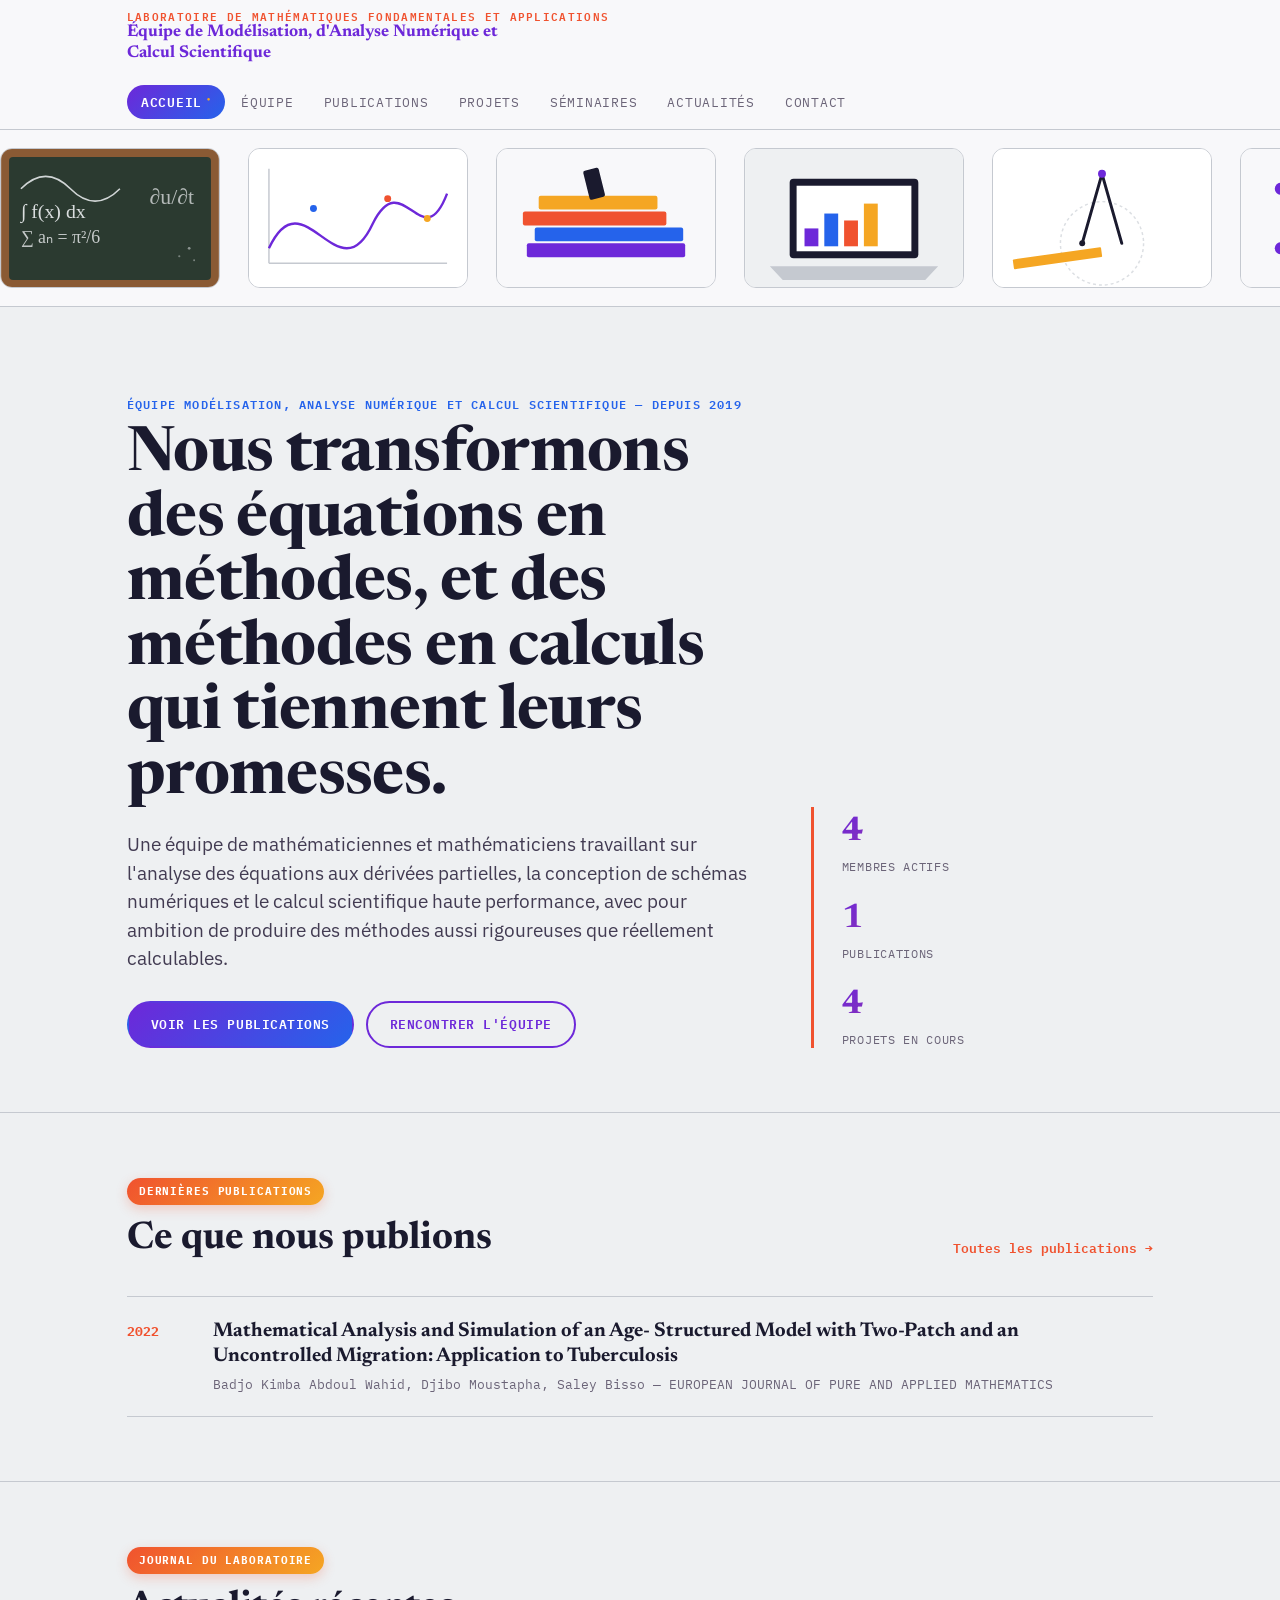
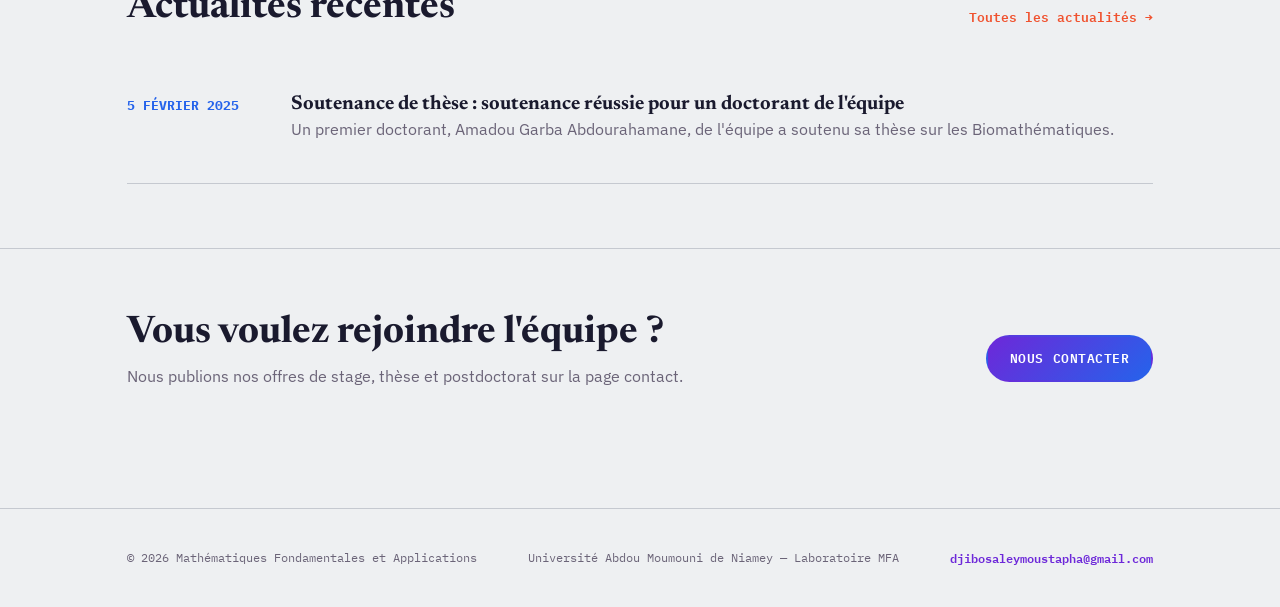
==== index.html @ e41075bf "Add files via upload" ====
<!DOCTYPE html>
<html lang="fr">
<head>
<meta charset="UTF-8" />
<meta name="viewport" content="width=device-width, initial-scale=1.0" />
<title>Mathématiques Fondamentales et Applications — Équipe MANCS</title>
<meta name="description" content="Équipe de recherche en modélisation, analyse numérique et calcul scientifique, Laboratoire de Mathématiques Fondamentales et Applications, Université Abdou Moumouni de Niamey." />
<link rel="canonical" href="https://mfa-ancs.netlify.app/" />

<!-- Favicon -->
<link rel="icon" type="image/svg+xml" href="/images/favicon.svg" />
<link rel="icon" type="image/x-icon" href="/images/favicon.ico" />
<link rel="apple-touch-icon" href="/images/apple-touch-icon.png" />

<!-- Open Graph / réseaux sociaux -->
<meta property="og:type" content="website" />
<meta property="og:locale" content="fr_FR" />
<meta property="og:site_name" content="Équipe MANCS — Mathématiques Fondamentales et Applications" />
<meta property="og:title" content="Mathématiques Fondamentales et Applications — Équipe MANCS" />
<meta property="og:description" content="Équipe de recherche en modélisation, analyse numérique et calcul scientifique, Laboratoire de Mathématiques Fondamentales et Applications, Université Abdou Moumouni de Niamey." />
<meta property="og:url" content="https://mfa-ancs.netlify.app/" />
<meta property="og:image" content="https://mfa-ancs.netlify.app/images/og-image.jpg" />
<meta property="og:image:width" content="1200" />
<meta property="og:image:height" content="630" />

<!-- Twitter Card -->
<meta name="twitter:card" content="summary_large_image" />
<meta name="twitter:title" content="Mathématiques Fondamentales et Applications — Équipe MANCS" />
<meta name="twitter:description" content="Équipe de recherche en modélisation, analyse numérique et calcul scientifique, Laboratoire de Mathématiques Fondamentales et Applications, Université Abdou Moumouni de Niamey." />
<meta name="twitter:image" content="https://mfa-ancs.netlify.app/images/og-image.jpg" />

<link rel="preconnect" href="https://fonts.googleapis.com">
<link href="https://fonts.googleapis.com/css2?family=Newsreader:ital,wght@0,500;0,600;1,500&family=IBM+Plex+Sans:wght@400;500;600&family=IBM+Plex+Mono:wght@400;500&display=swap" rel="stylesheet">
<link rel="stylesheet" href="css/style.css" />
</head>
<body>

<header class="site-header">
  <div class="wrap">
    <a href="index.html" class="brand">
      <span class="mark">Laboratoire de Mathématiques Fondamentales et Applications</span>
      <span class="name">Équipe de Modélisation, d'Analyse Numérique et Calcul Scientifique</span>
    </a>
    <nav class="primary-nav" aria-label="Navigation principale">
      <a href="index.html" aria-current="page">Accueil</a>
      <a href="equipe.html">Équipe</a>
      <a href="publications.html">Publications</a>
      <a href="projets.html">Projets</a>
      <a href="seminaires.html">Séminaires</a>
      <a href="actualites.html">Actualités</a>
      <a href="contact.html">Contact</a>
    </nav>
    <button class="nav-toggle" aria-label="Ouvrir le menu" aria-expanded="false">≡</button>
  </div>
</header>

<div class="marquee-strip" aria-hidden="true">
  <div class="marquee-track">
    <div class="marquee-card"><img src="images/illus-tableau.svg" alt="" /></div>
    <div class="marquee-card"><img src="images/illus-courbe.svg" alt="" /></div>
    <div class="marquee-card"><img src="images/illus-livres.svg" alt="" /></div>
    <div class="marquee-card"><img src="images/illus-ordinateur.svg" alt="" /></div>
    <div class="marquee-card"><img src="images/illus-compas.svg" alt="" /></div>
    <div class="marquee-card"><img src="images/illus-reseau.svg" alt="" /></div>
    <div class="marquee-card"><img src="images/illus-tableau.svg" alt="" /></div>
    <div class="marquee-card"><img src="images/illus-courbe.svg" alt="" /></div>
    <div class="marquee-card"><img src="images/illus-livres.svg" alt="" /></div>
    <div class="marquee-card"><img src="images/illus-ordinateur.svg" alt="" /></div>
    <div class="marquee-card"><img src="images/illus-compas.svg" alt="" /></div>
    <div class="marquee-card"><img src="images/illus-reseau.svg" alt="" /></div>
  </div>
</div>

<main>

  <section class="hero">
    <div class="wrap hero-grid">
      <div>
        <p class="eyebrow">Équipe Modélisation, Analyse Numérique et Calcul Scientifique — depuis 2019</p>
        <h1>Nous transformons des équations en méthodes, et des méthodes en calculs qui tiennent leurs promesses.</h1>
        <p class="lede" style="margin-top:20px">
          Une équipe de mathématiciennes et mathématiciens travaillant sur l'analyse des équations aux dérivées
          partielles, la conception de schémas numériques et le calcul scientifique haute performance, avec pour
          ambition de produire des méthodes aussi rigoureuses que réellement calculables.
        </p>
        <div style="margin-top:28px; display:flex; gap:12px; flex-wrap:wrap;">
          <a href="publications.html" class="btn primary">Voir les publications</a>
          <a href="equipe.html" class="btn">Rencontrer l'équipe</a>
        </div>
      </div>
      <div class="hero-side">
        <div class="hero-stat">
          <div class="value" id="stat-team-count">—</div>
          <div class="label">Membres actifs</div>
        </div>
        <div class="hero-stat">
          <div class="value" id="stat-pub-count">—</div>
          <div class="label">Publications</div>
        </div>
        <div class="hero-stat">
          <div class="value" id="stat-proj-count">—</div>
          <div class="label">Projets en cours</div>
        </div>
      </div>
    </div>
  </section>

  <section>
    <div class="wrap">
      <div class="section-head">
        <div>
          <span class="marginalia">Dernières publications</span>
          <h2 style="margin-top:14px">Ce que nous publions</h2>
        </div>
        <a href="publications.html" class="link-arrow">Toutes les publications →</a>
      </div>
      <div id="home-pub-preview" class="pub-list">
        <div class="empty-state">Chargement…</div>
      </div>
    </div>
  </section>

  <hr class="rule" />

  <section>
    <div class="wrap">
      <div class="section-head">
        <div>
          <span class="marginalia">Journal du laboratoire</span>
          <h2 style="margin-top:14px">Actualités récentes</h2>
        </div>
        <a href="actualites.html" class="link-arrow">Toutes les actualités →</a>
      </div>
      <div id="home-post-preview" class="post-list">
        <div class="empty-state">Chargement…</div>
      </div>
    </div>
  </section>

  <hr class="rule" />

  <section>
    <div class="wrap" style="display:flex; justify-content:space-between; align-items:center; flex-wrap:wrap; gap:20px;">
      <div>
        <h2>Vous voulez rejoindre l'équipe ?</h2>
        <p class="muted mt-0" style="margin-top:10px">Nous publions nos offres de stage, thèse et postdoctorat sur la page contact.</p>
      </div>
      <a href="contact.html" class="btn primary">Nous contacter</a>
    </div>
  </section>

</main>

<footer class="site-footer">
  <div class="wrap footer-grid">
    <span>© <span id="year"></span> Mathématiques Fondamentales et Applications</span>
    <span>Université Abdou Moumouni de Niamey — Laboratoire MFA</span>
    <a href="mailto:djibosaleymoustapha@gmail.com">djibosaleymoustapha@gmail.com</a>
  </div>
</footer>

<script src="js/main.js"></script>
<script>document.getElementById("year").textContent = new Date().getFullYear();</script>
<script data-goatcounter="https://dmoustpaha.goatcounter.com/count" async src="//gc.zgo.at/count.js"></script>
</body>
</html>
---- css/style.css ----
/* ============================================================
   TOKENS — palette dynamique et colorée
   ============================================================ */
:root {
  --ink: #1a1a2e;
  --paper: #eef0f2;
  --paper-raised: #f8f8fa;
  --rule: #dcdfe3;
  --rule-strong: #c5c9d0;

  --violet: #6d28d9;
  --violet-dim: #ede7fc;
  --blue: #2563eb;
  --blue-dim: #e2ecfe;
  --coral: #f0522f;
  --coral-dim: #fde3dc;
  --amber: #f5a623;
  --amber-dim: #fdf0d9;

  --accent-blue: var(--violet);
  --accent-blue-dim: var(--violet-dim);
  --accent-red: var(--coral);
  --accent-red-dim: var(--coral-dim);
  --muted: #6b6478;

  --font-display: "Newsreader", "Iowan Old Style", serif;
  --font-body: "IBM Plex Sans", -apple-system, sans-serif;
  --font-mono: "IBM Plex Mono", ui-monospace, monospace;

  --page-max: 1180px;
  --edge: 6vw;
}

* { box-sizing: border-box; }
html { scroll-behavior: smooth; }

body {
  margin: 0;
  background: var(--paper);
  color: var(--ink);
  font-family: var(--font-body);
  font-size: 16px;
  line-height: 1.5;
  -webkit-font-smoothing: antialiased;
}

img { max-width: 100%; display: block; }
a { color: inherit; }

a:focus-visible, button:focus-visible, input:focus-visible, textarea:focus-visible {
  outline: 2px solid var(--violet);
  outline-offset: 3px;
}

@media (prefers-reduced-motion: reduce) {
  * { animation: none !important; transition: none !important; scroll-behavior: auto !important; }
}

.wrap { max-width: var(--page-max); margin: 0 auto; padding: 0 var(--edge); }
.rule { border: none; border-top: 1px solid var(--rule-strong); margin: 0; }
section { padding: 64px 0; }
section.tight { padding: 40px 0; }

.site-header {
  background: var(--paper-raised);
  border-bottom: 1px solid var(--rule-strong);
  position: sticky;
  top: 0;
  z-index: 50;
}

.site-header .wrap { display: flex; align-items: center; justify-content: space-between; min-height: 76px; padding-top: 10px; padding-bottom: 10px; gap: 20px; flex-wrap: wrap; }

.brand { display: flex; flex-direction: column; line-height: 1.1; text-decoration: none; }

.brand .mark {
  font-family: var(--font-mono);
  font-size: 11px;
  letter-spacing: 0.12em;
  color: var(--coral);
  text-transform: uppercase;
  font-weight: 600;
}

.brand .name { font-family: var(--font-display); font-size: 17px; font-weight: 700; color: var(--violet); line-height: 1.25; max-width: 420px; }

nav.primary-nav { display: flex; gap: 2px; align-items: center; }

nav.primary-nav a {
  font-family: var(--font-mono);
  font-size: 12.5px;
  letter-spacing: 0.06em;
  text-transform: uppercase;
  text-decoration: none;
  color: var(--muted);
  padding: 8px 14px;
  border-radius: 20px;
  transition: color 0.15s ease, background 0.15s ease;
}

nav.primary-nav a:hover { color: var(--violet); background: var(--violet-dim); }
nav.primary-nav a[aria-current="page"] { color: #fff; font-weight: 600; background: linear-gradient(135deg, var(--violet), var(--blue)); }
nav.primary-nav a[aria-current="page"]::after { content: " \25CF"; color: var(--amber); font-size: 6px; vertical-align: super; }

.nav-toggle {
  display: none;
  background: none;
  border: 1px solid var(--rule-strong);
  border-radius: 8px;
  width: 40px;
  height: 40px;
  font-family: var(--font-mono);
  color: var(--violet);
}

@media (max-width: 860px) {
  nav.primary-nav {
    display: none;
    position: absolute;
    top: 76px;
    left: 0;
    right: 0;
    background: var(--paper-raised);
    border-bottom: 1px solid var(--rule-strong);
    flex-direction: column;
    align-items: stretch;
    padding: 8px var(--edge) 16px;
  }
  nav.primary-nav.open { display: flex; }
  nav.primary-nav a { padding: 12px 4px; border-bottom: 1px solid var(--rule); border-radius: 0; }
  nav.primary-nav a[aria-current="page"] { background: none; color: var(--violet); }
  .nav-toggle { display: block; }
}

.marginalia {
  display: inline-flex;
  align-items: center;
  gap: 6px;
  font-family: var(--font-mono);
  font-size: 11px;
  font-weight: 700;
  letter-spacing: 0.08em;
  text-transform: uppercase;
  color: #fff;
  padding: 5px 12px;
  border-radius: 20px;
  background: linear-gradient(135deg, var(--coral), var(--amber));
  box-shadow: 0 4px 12px rgba(240, 82, 47, 0.25);
}

.eyebrow {
  font-family: var(--font-mono);
  font-size: 12px;
  font-weight: 600;
  letter-spacing: 0.1em;
  text-transform: uppercase;
  color: var(--blue);
  margin: 0 0 10px;
}

h1, h2, h3 { font-family: var(--font-display); font-weight: 700; margin: 0; color: var(--ink); }
h1 { font-size: clamp(38px, 5vw, 62px); line-height: 1.04; letter-spacing: -0.01em; }
h2 { font-size: clamp(28px, 3.4vw, 38px); line-height: 1.1; }
h3 { font-size: 20px; line-height: 1.25; }

p { margin: 0 0 1em; color: var(--ink); }
p.lede { font-size: 19px; color: #423b52; max-width: 640px; }
.muted { color: var(--muted); }

.mono-tag { font-family: var(--font-mono); font-size: 11.5px; letter-spacing: 0.04em; color: var(--muted); }

.btn {
  display: inline-flex;
  align-items: center;
  gap: 8px;
  font-family: var(--font-mono);
  font-size: 13px;
  font-weight: 600;
  letter-spacing: 0.04em;
  text-transform: uppercase;
  text-decoration: none;
  padding: 12px 22px;
  border-radius: 30px;
  border: 2px solid var(--violet);
  color: var(--violet);
  background: transparent;
  cursor: pointer;
  transition: transform 0.15s ease, box-shadow 0.15s ease;
}
.btn:hover { transform: translateY(-2px); box-shadow: 0 6px 16px rgba(109,40,217,0.18); }

.btn.primary {
  background: linear-gradient(135deg, var(--violet), var(--blue));
  border-color: transparent;
  color: #fff;
}
.btn.primary:hover { box-shadow: 0 8px 20px rgba(37,99,235,0.3); }

.link-arrow {
  font-family: var(--font-mono);
  font-size: 13px;
  font-weight: 600;
  text-decoration: none;
  color: var(--coral);
  border-bottom: 2px solid transparent;
}
.link-arrow:hover { border-bottom-color: var(--coral); }

.hero {
  padding: 88px 0 64px;
  border-bottom: 1px solid var(--rule-strong);
  position: relative;
  overflow: hidden;
}
.hero-grid { display: grid; grid-template-columns: 1.3fr 0.7fr; gap: 48px; align-items: end; position: relative; z-index: 1; }
.hero-side {
  border-left: 3px solid var(--coral);
  padding-left: 28px;
  display: flex;
  flex-direction: column;
  gap: 18px;
}
.hero-stat .value {
  font-family: var(--font-display);
  font-size: 34px;
  font-weight: 700;
  background: linear-gradient(135deg, var(--violet), var(--coral));
  -webkit-background-clip: text;
  background-clip: text;
  color: transparent;
}
.hero-stat .label { font-family: var(--font-mono); font-size: 11.5px; color: var(--muted); text-transform: uppercase; letter-spacing: 0.06em; }

@media (max-width: 780px) {
  .hero-grid { grid-template-columns: 1fr; }
  .hero-side { border-left: none; border-top: 3px solid var(--coral); padding-left: 0; padding-top: 20px; flex-direction: row; flex-wrap: wrap; gap: 28px; }
}

.section-head { display: flex; justify-content: space-between; align-items: flex-end; gap: 24px; margin-bottom: 36px; flex-wrap: wrap; }

.grid { display: grid; gap: 16px; }
.grid.cols-3 { grid-template-columns: repeat(3, 1fr); }
.grid.cols-2 { grid-template-columns: repeat(2, 1fr); }
@media (max-width: 900px) { .grid.cols-3 { grid-template-columns: repeat(2, 1fr); } }
@media (max-width: 620px) { .grid.cols-3, .grid.cols-2 { grid-template-columns: 1fr; } }

.card {
  background: var(--paper-raised);
  border: 1px solid var(--rule);
  border-top: 4px solid var(--violet);
  border-radius: 14px;
  padding: 28px;
  display: flex;
  flex-direction: column;
  gap: 10px;
  transition: transform 0.15s ease, box-shadow 0.15s ease;
}
.card:hover { transform: translateY(-3px); box-shadow: 0 12px 24px rgba(26,26,46,0.08); }
.card:nth-of-type(4n+2) { border-top-color: var(--blue); }
.card:nth-of-type(4n+3) { border-top-color: var(--coral); }
.card:nth-of-type(4n+4) { border-top-color: var(--amber); }

.avatar {
  width: 56px;
  height: 56px;
  border-radius: 50%;
  background: linear-gradient(135deg, var(--violet-dim), var(--blue-dim));
  color: var(--violet);
  font-family: var(--font-display);
  font-weight: 700;
  font-size: 20px;
  display: flex;
  align-items: center;
  justify-content: center;
  margin-bottom: 6px;
}

.status-pill {
  align-self: flex-start;
  font-family: var(--font-mono);
  font-size: 10.5px;
  font-weight: 700;
  letter-spacing: 0.06em;
  text-transform: uppercase;
  padding: 4px 10px;
  border-radius: 20px;
  border: none;
  color: var(--muted);
  background: var(--rule);
}
.status-pill.active { color: #fff; background: linear-gradient(135deg, var(--blue), var(--violet)); }
.status-pill.done { color: var(--muted); background: var(--rule); }

.pub-list { border-top: 1px solid var(--rule-strong); }
.pub-item {
  display: grid;
  grid-template-columns: 64px 1fr auto;
  gap: 22px;
  padding: 22px 0;
  border-bottom: 1px solid var(--rule-strong);
  align-items: start;
}
.pub-item .idx { font-family: var(--font-mono); font-size: 13px; font-weight: 700; color: var(--coral); padding-top: 3px; }
.pub-item h3 { margin-bottom: 6px; }
.pub-item .meta { font-family: var(--font-mono); font-size: 12.5px; color: var(--muted); }
.pub-item .tags { margin-top: 8px; display: flex; gap: 6px; flex-wrap: wrap; }
.tag {
  font-family: var(--font-mono);
  font-size: 10.5px;
  font-weight: 600;
  letter-spacing: 0.05em;
  text-transform: uppercase;
  color: var(--violet);
  border: none;
  background: var(--violet-dim);
  padding: 3px 9px;
  border-radius: 20px;
}
@media (max-width: 620px) {
  .pub-item { grid-template-columns: 32px 1fr; }
  .pub-item .link-col { grid-column: 2; }
}

.post-list { display: flex; flex-direction: column; }
.post-item { display: grid; grid-template-columns: 140px 1fr; gap: 24px; padding: 26px 0; border-bottom: 1px solid var(--rule-strong); }
.post-item .date { font-family: var(--font-mono); font-size: 12.5px; font-weight: 700; color: var(--blue); text-transform: uppercase; padding-top: 4px; }
@media (max-width: 620px) { .post-item { grid-template-columns: 1fr; } .post-item .date { padding-top: 0; } }

.form-grid { display: grid; grid-template-columns: 1fr 1fr; gap: 20px; max-width: 720px; }
.form-grid .full { grid-column: 1 / -1; }
label { display: block; font-family: var(--font-mono); font-size: 11.5px; text-transform: uppercase; letter-spacing: 0.06em; color: var(--muted); margin-bottom: 6px; }
input, textarea, select {
  width: 100%;
  font-family: var(--font-body);
  font-size: 15px;
  padding: 11px 14px;
  border: 1px solid var(--rule-strong);
  border-radius: 10px;
  background: var(--paper-raised);
  color: var(--ink);
}
input:focus, textarea:focus, select:focus { border-color: var(--violet); }
textarea { resize: vertical; min-height: 130px; }
@media (max-width: 620px) { .form-grid { grid-template-columns: 1fr; } }

footer.site-footer { border-top: 1px solid var(--rule-strong); padding: 40px 0; margin-top: 40px; }
.footer-grid { display: flex; justify-content: space-between; flex-wrap: wrap; gap: 20px; font-family: var(--font-mono); font-size: 12px; color: var(--muted); }
.footer-grid a { color: var(--violet); text-decoration: none; font-weight: 600; }
.footer-grid a:hover { color: var(--coral); }

.empty-state { padding: 40px 0; color: var(--muted); font-family: var(--font-mono); font-size: 13px; }

.mt-0 { margin-top: 0; }
.center-note { text-align: center; padding: 60px 0; color: var(--muted); }

.marquee-strip {
  overflow: hidden;
  background: var(--paper-raised);
  border-bottom: 1px solid var(--rule-strong);
  padding: 18px 0;
}

.marquee-track {
  display: flex;
  gap: 28px;
  width: max-content;
  animation: marqueeScroll 38s linear infinite;
}

.marquee-strip:hover .marquee-track { animation-play-state: paused; }

.marquee-card {
  flex: 0 0 auto;
  width: 220px;
  height: 140px;
  border-radius: 12px;
  overflow: hidden;
  border: 1px solid var(--rule-strong);
  background: #fff;
}
.marquee-card img { width: 100%; height: 100%; object-fit: cover; display: block; }

@keyframes marqueeScroll {
  from { transform: translateX(0); }
  to   { transform: translateX(-50%); }
}

@media (prefers-reduced-motion: reduce) {
  .marquee-track { animation: none; }
}
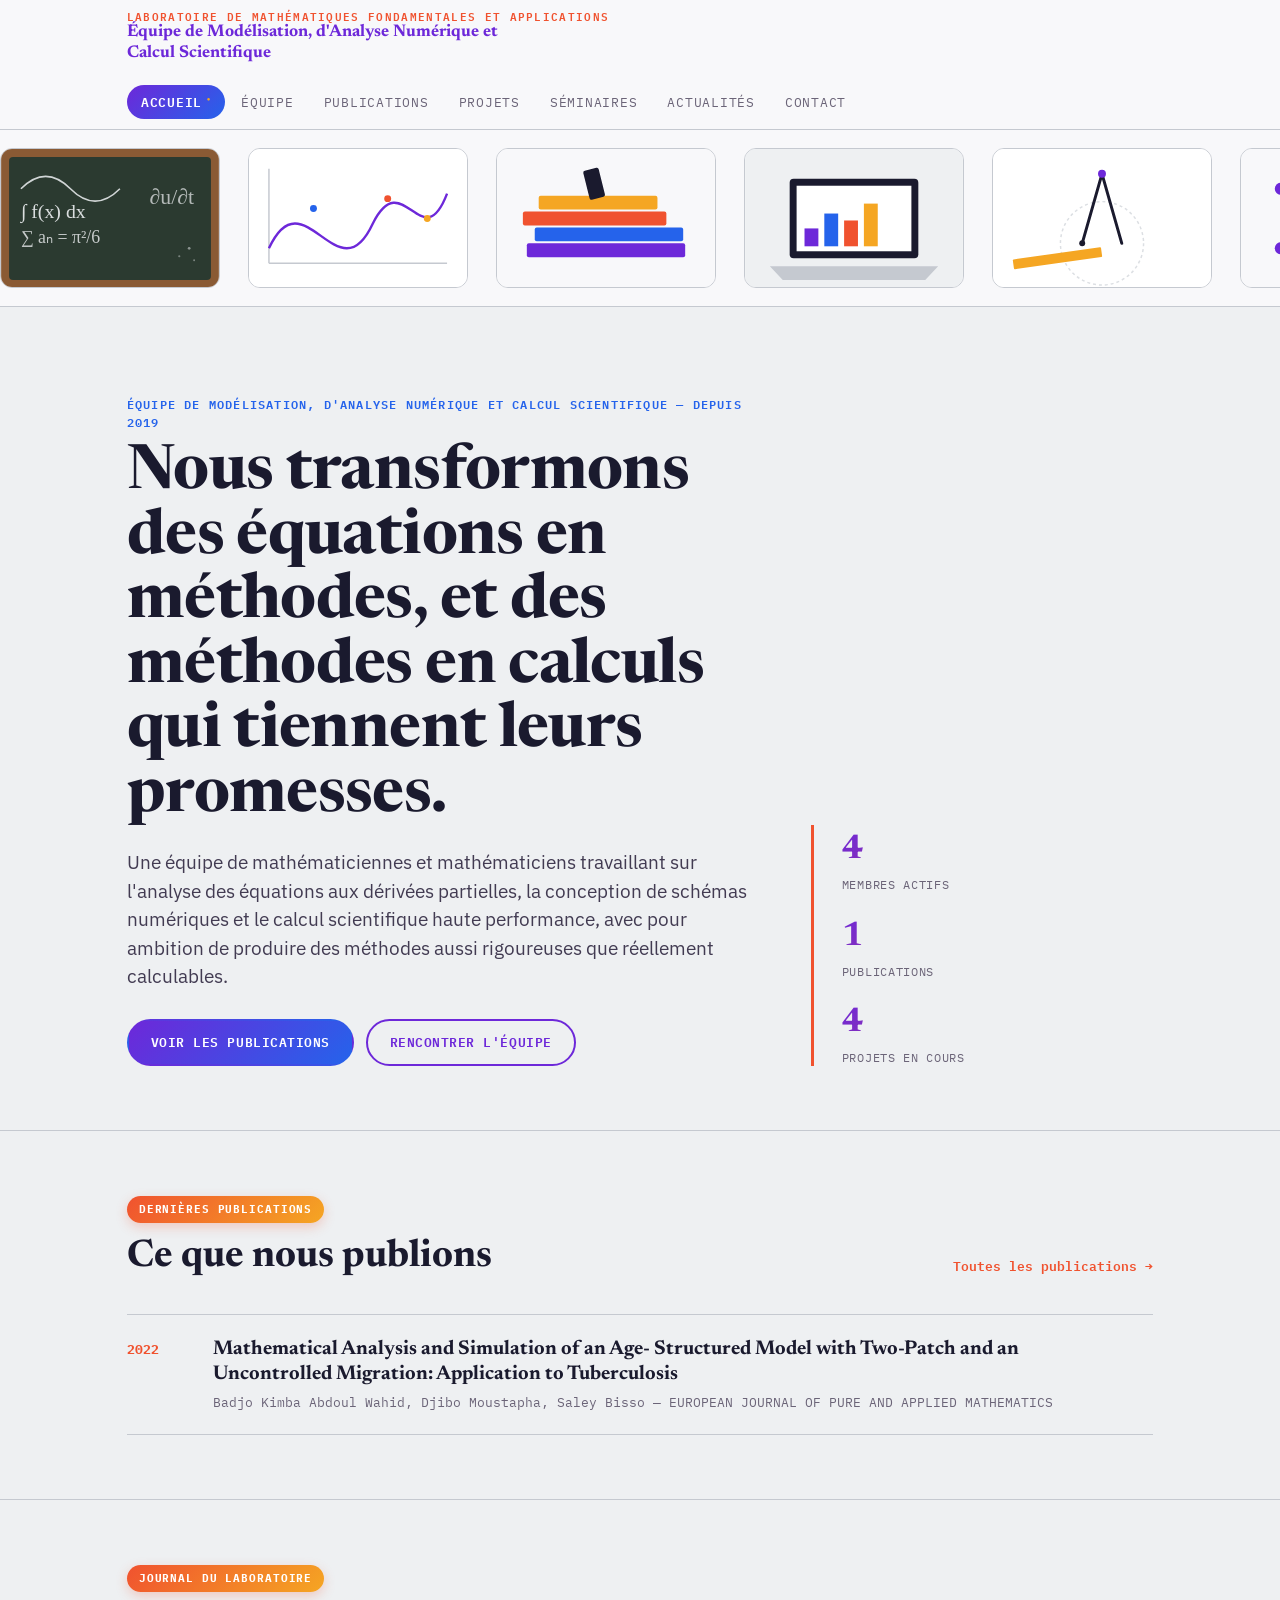
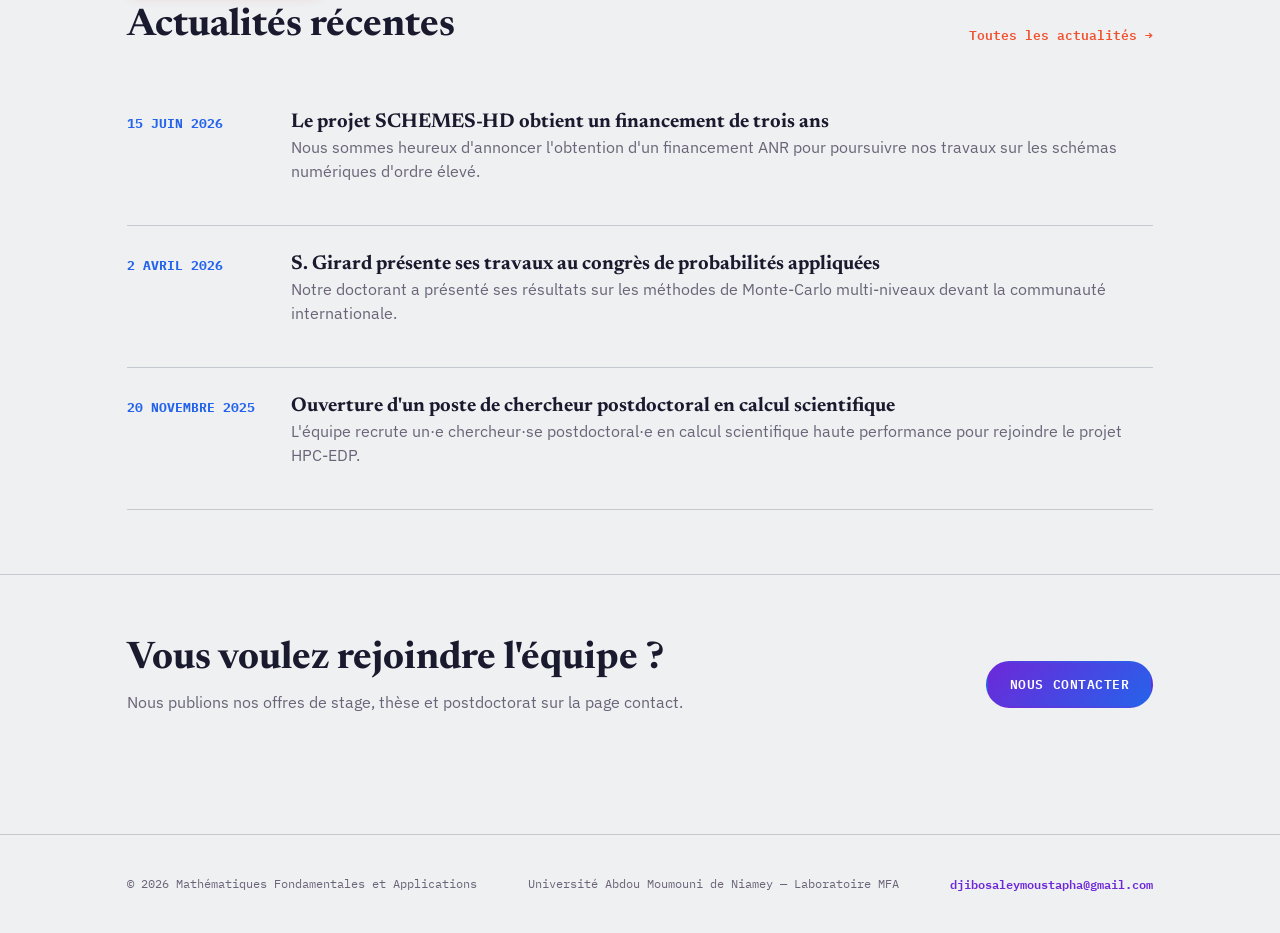
==== commit 19a7a78f: "Add files via upload" ====
--- a/index.html
+++ b/index.html
@@ -76,7 +76,7 @@
   <section class="hero">
     <div class="wrap hero-grid">
       <div>
-        <p class="eyebrow">Équipe Modélisation, Analyse Numérique et Calcul Scientifique — depuis 2019</p>
+        <p class="eyebrow">Équipe de Modélisation, d'Analyse Numérique et Calcul Scientifique — depuis 2019</p>
         <h1>Nous transformons des équations en méthodes, et des méthodes en calculs qui tiennent leurs promesses.</h1>
         <p class="lede" style="margin-top:20px">
           Une équipe de mathématiciennes et mathématiciens travaillant sur l'analyse des équations aux dérivées
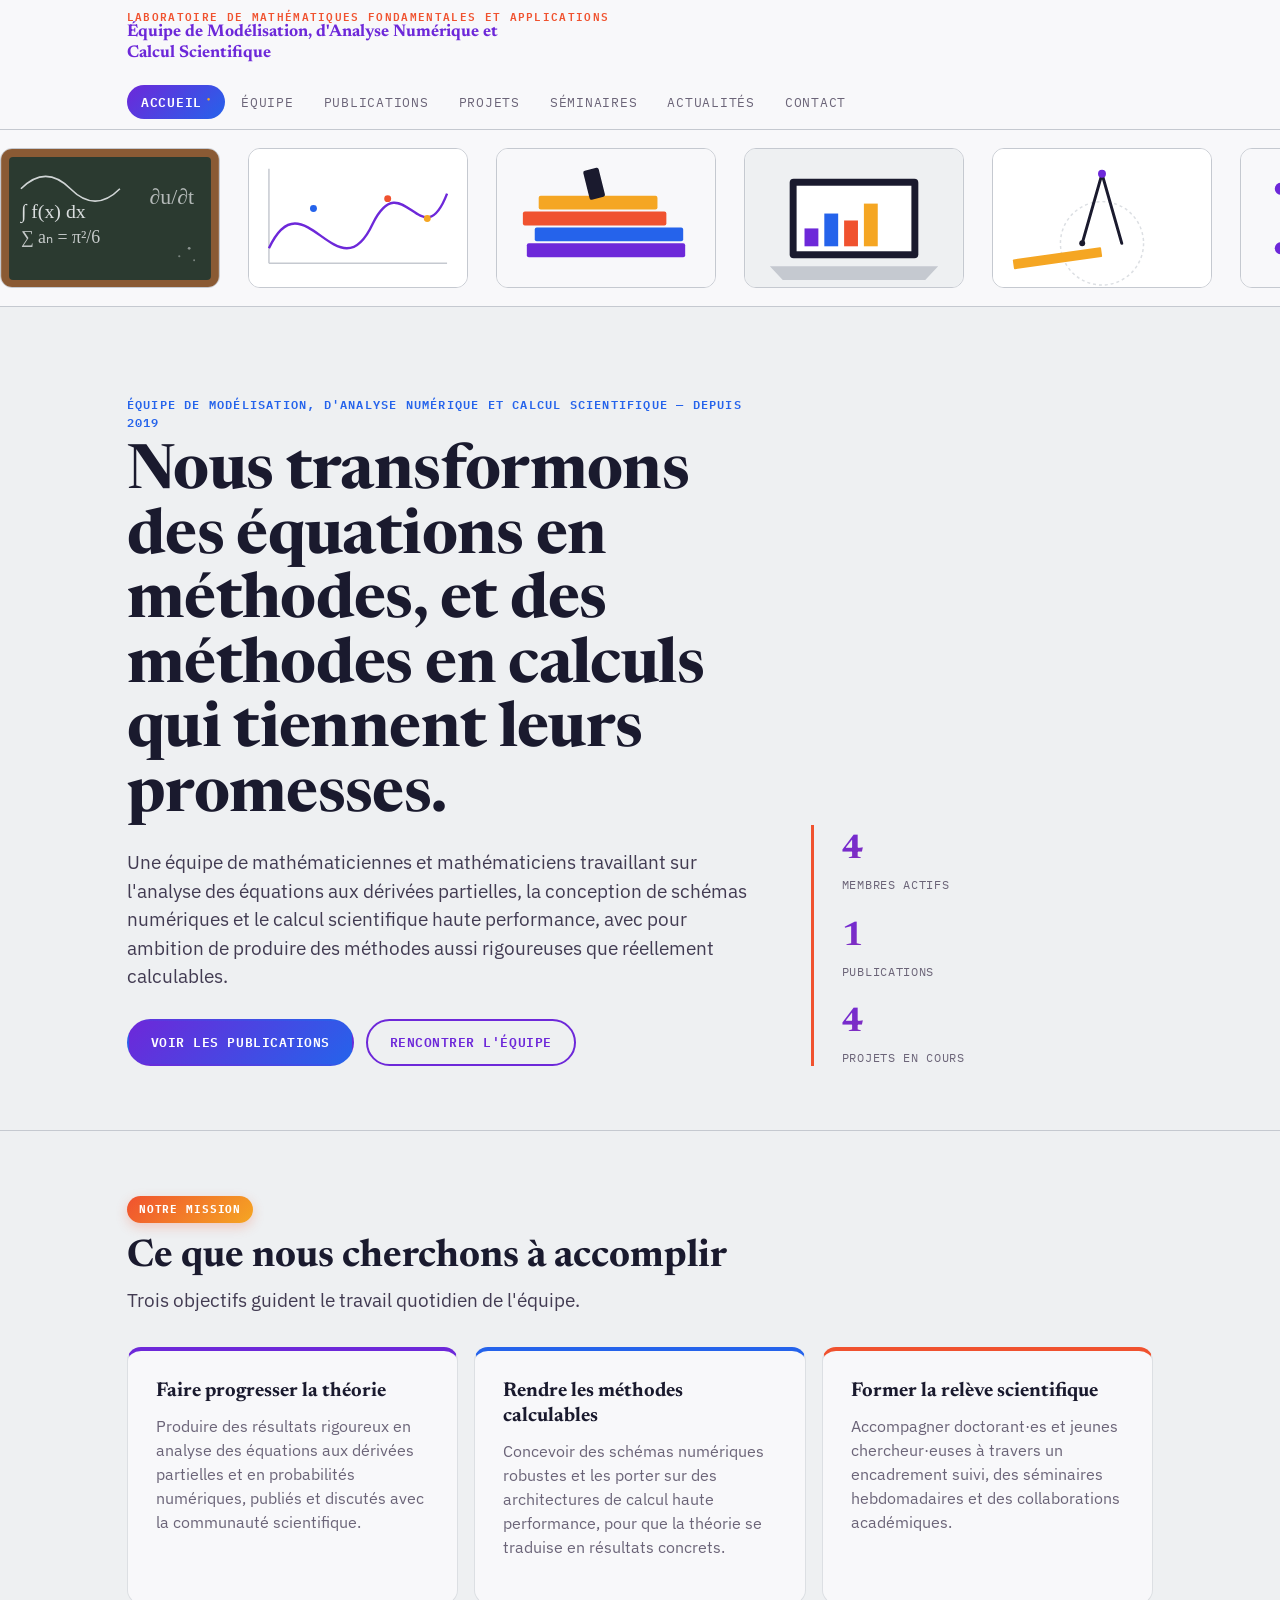
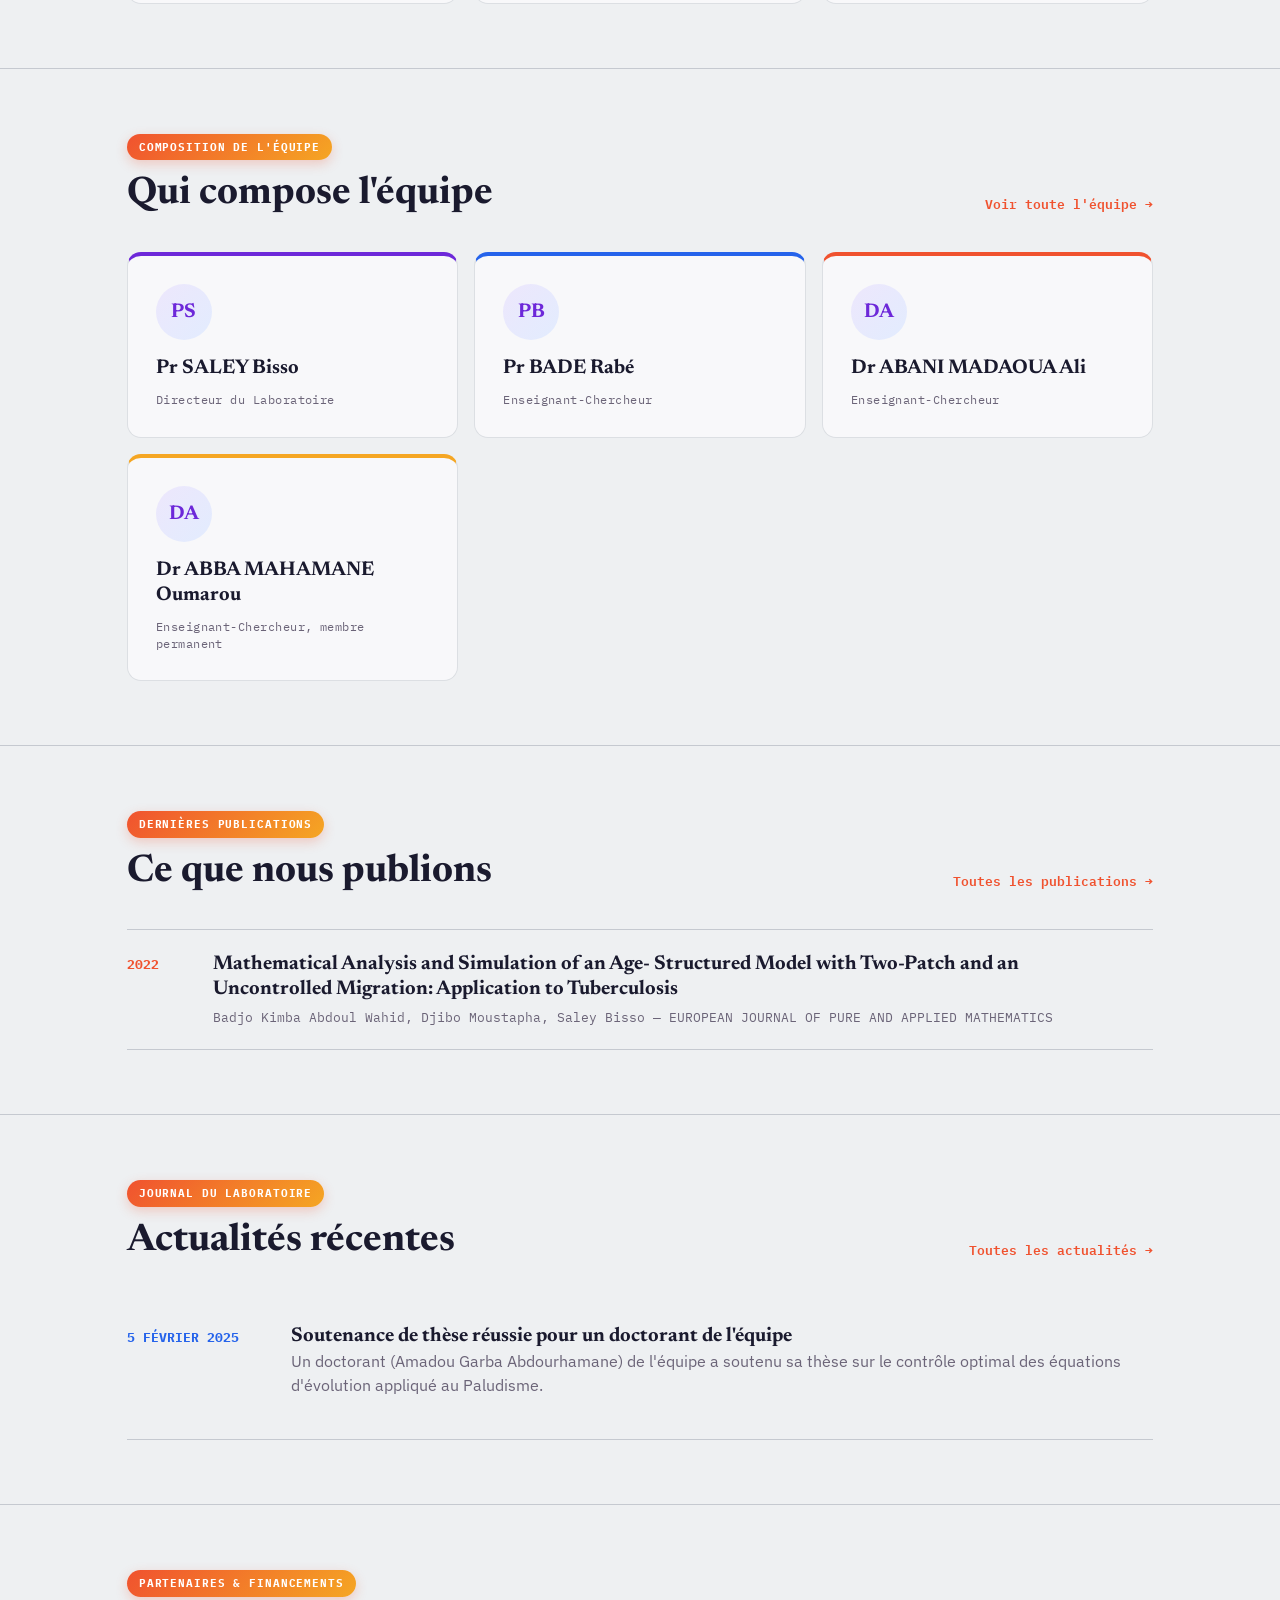
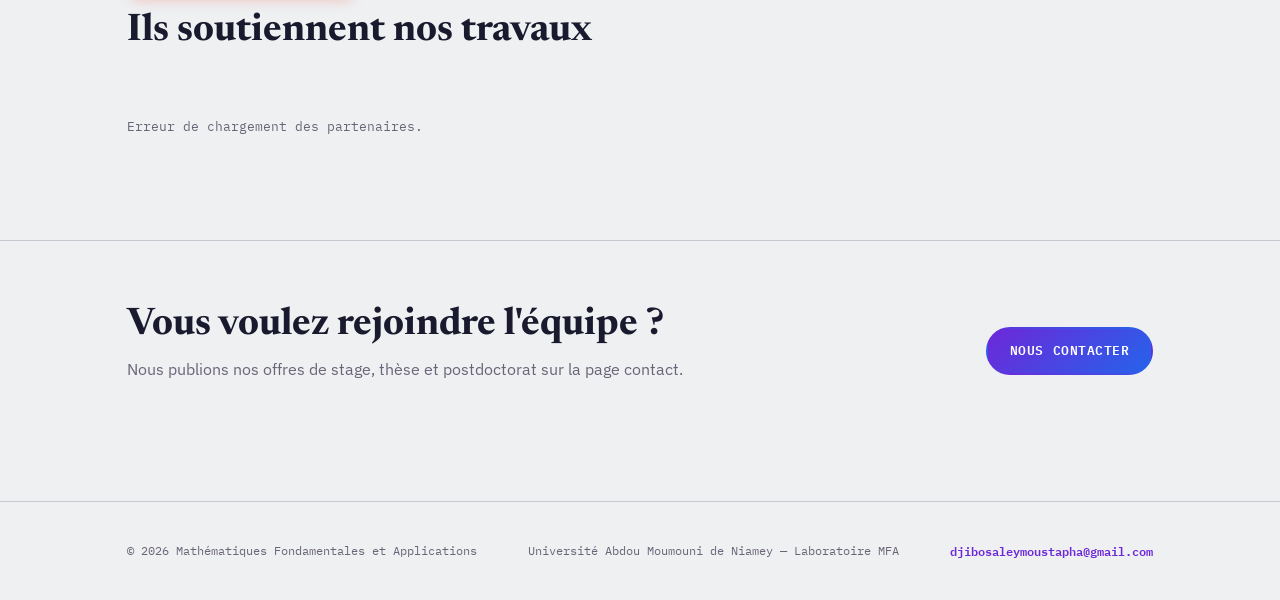
==== commit ac4699d9: "Add files via upload" ====
--- a/index.html
+++ b/index.html
@@ -107,6 +107,36 @@
 
   <section>
     <div class="wrap">
+      <span class="marginalia">Notre mission</span>
+      <h2 style="margin-top:14px; margin-bottom:8px">Ce que nous cherchons à accomplir</h2>
+      <p class="lede" style="margin-bottom:32px">Trois objectifs guident le travail quotidien de l'équipe.</p>
+      <div id="mission-grid" class="grid cols-3">
+        <div class="empty-state">Chargement…</div>
+      </div>
+    </div>
+  </section>
+
+  <hr class="rule" />
+
+  <section>
+    <div class="wrap">
+      <div class="section-head">
+        <div>
+          <span class="marginalia">Composition de l'équipe</span>
+          <h2 style="margin-top:14px">Qui compose l'équipe</h2>
+        </div>
+        <a href="equipe.html" class="link-arrow">Voir toute l'équipe →</a>
+      </div>
+      <div id="home-team-preview" class="grid cols-3">
+        <div class="empty-state">Chargement…</div>
+      </div>
+    </div>
+  </section>
+
+  <hr class="rule" />
+
+  <section>
+    <div class="wrap">
       <div class="section-head">
         <div>
           <span class="marginalia">Dernières publications</span>
@@ -132,6 +162,18 @@
         <a href="actualites.html" class="link-arrow">Toutes les actualités →</a>
       </div>
       <div id="home-post-preview" class="post-list">
+        <div class="empty-state">Chargement…</div>
+      </div>
+    </div>
+  </section>
+
+  <hr class="rule" />
+
+  <section>
+    <div class="wrap">
+      <span class="marginalia">Partenaires & financements</span>
+      <h2 style="margin-top:14px; margin-bottom:24px">Ils soutiennent nos travaux</h2>
+      <div id="partners-grid" class="grid cols-3">
         <div class="empty-state">Chargement…</div>
       </div>
     </div>
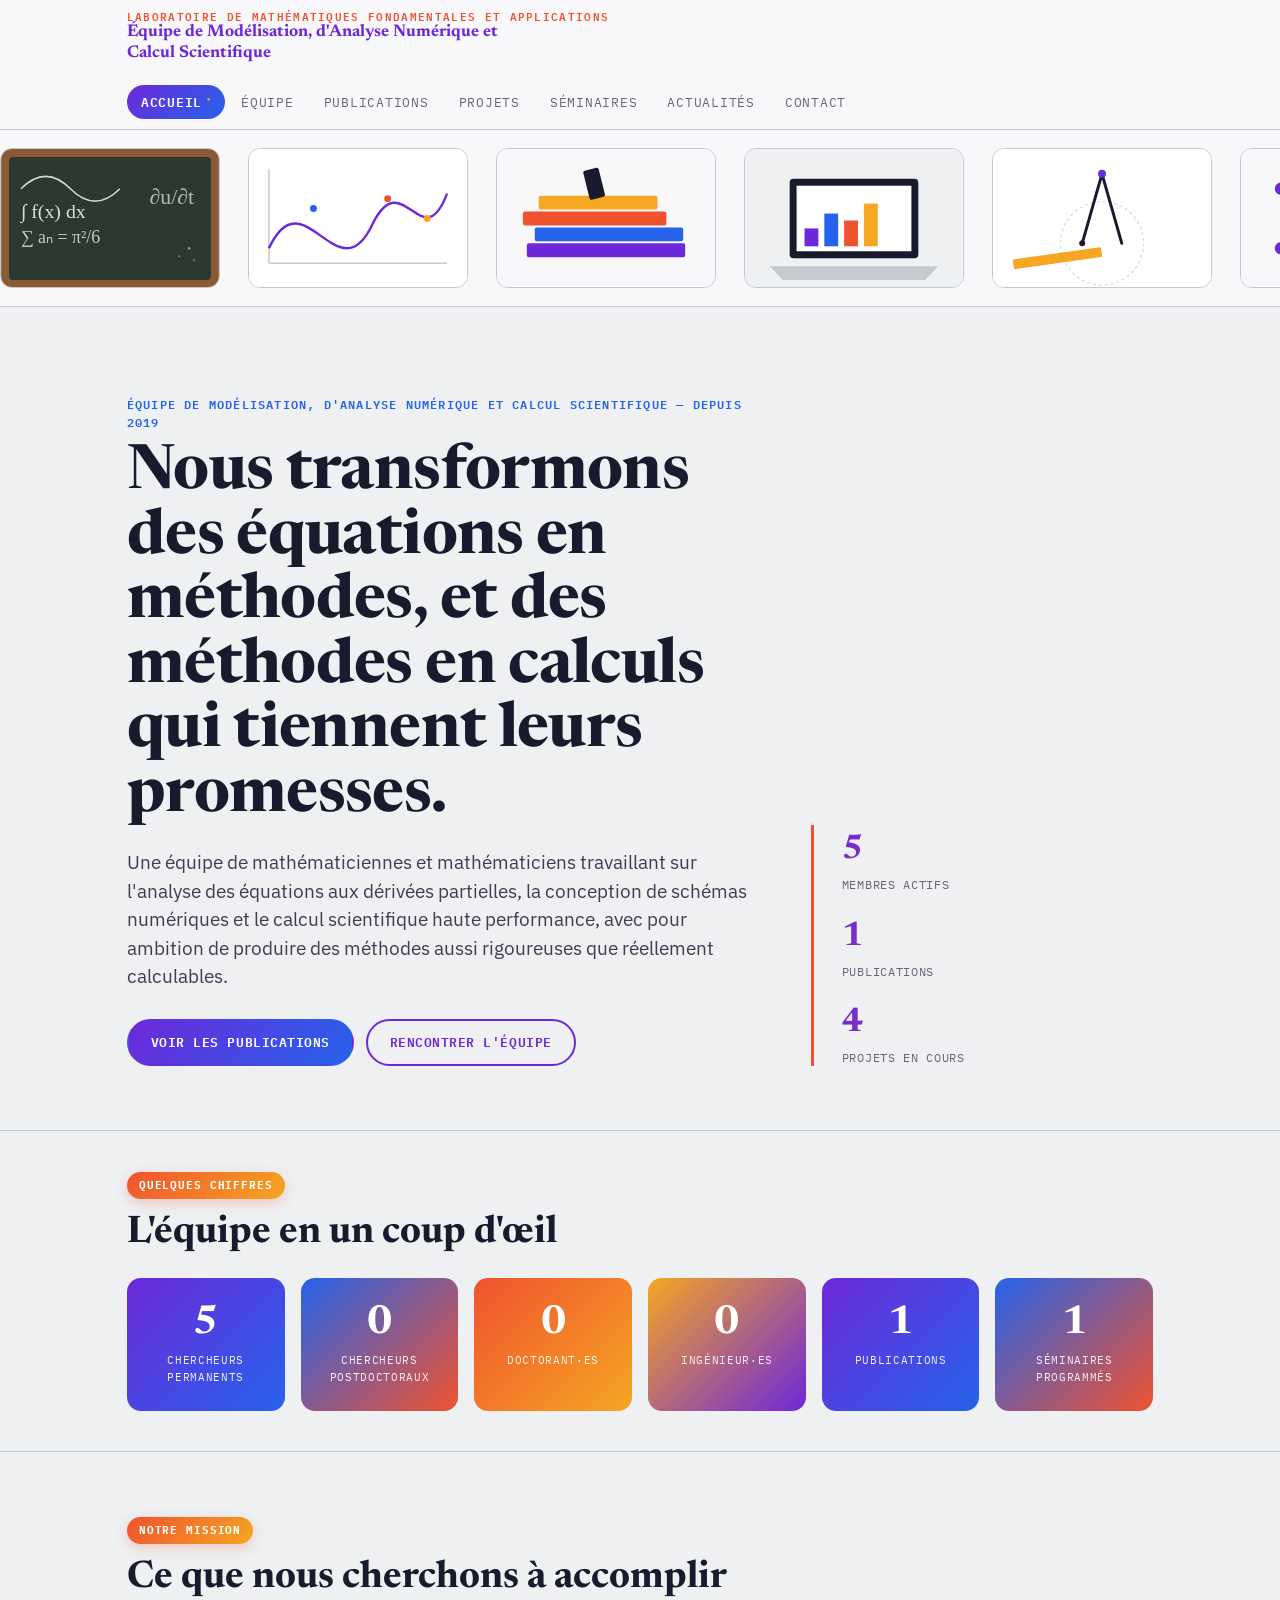
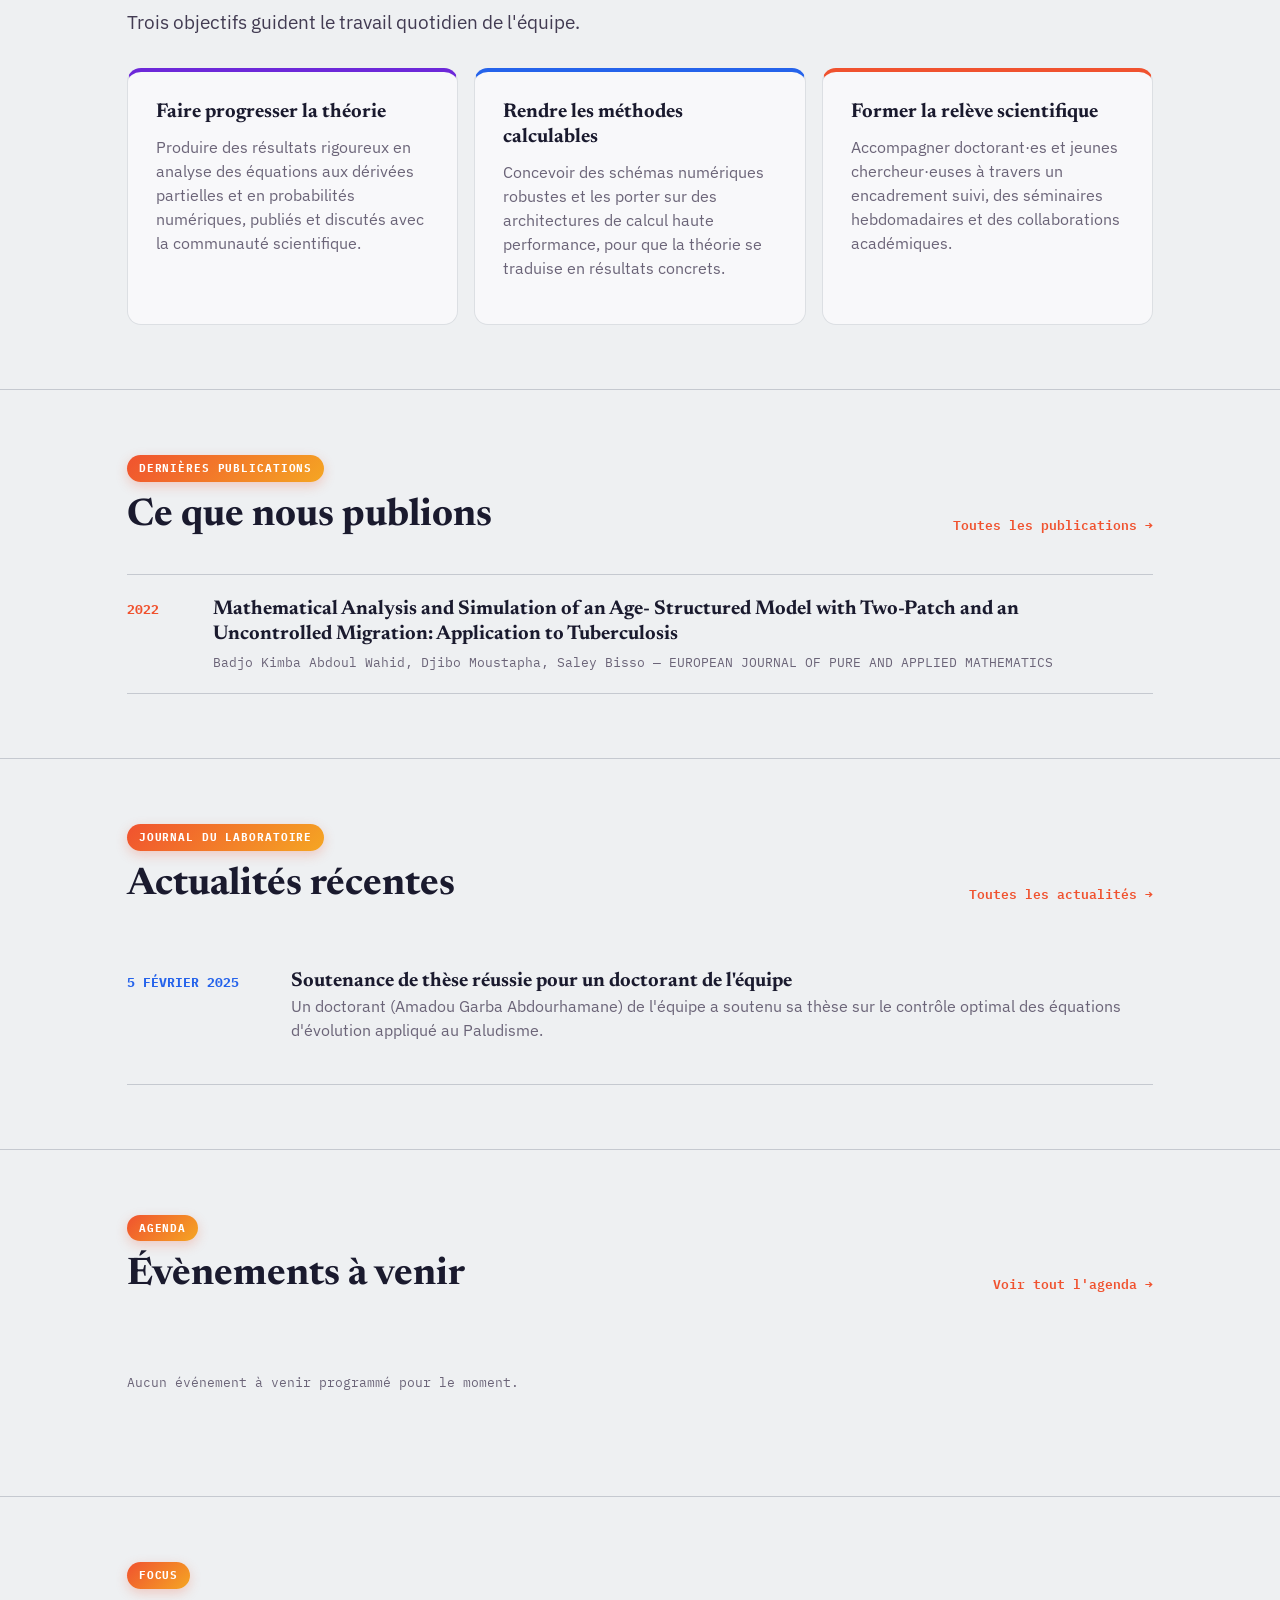
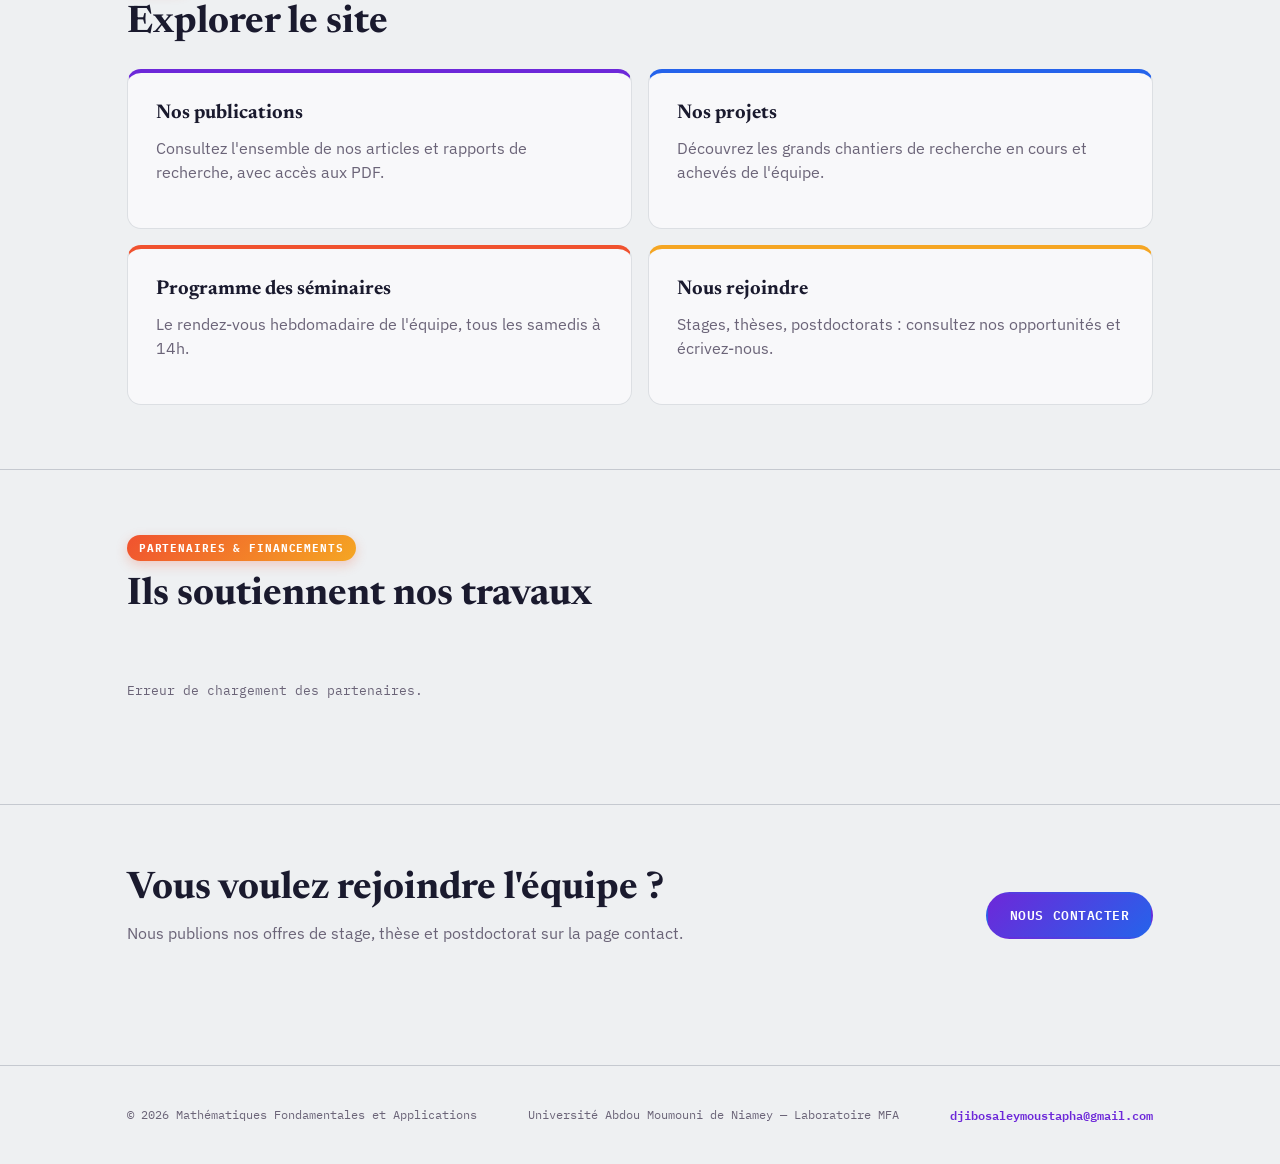
==== commit 13548ab6: "Add files via upload" ====
--- a/index.html
+++ b/index.html
@@ -105,6 +105,18 @@
     </div>
   </section>
 
+  <section class="tight">
+    <div class="wrap">
+      <span class="marginalia">Quelques chiffres</span>
+      <h2 style="margin-top:14px; margin-bottom:24px">L'équipe en un coup d'œil</h2>
+      <div id="stats-grid" class="grid cols-6">
+        <div class="empty-state">Chargement…</div>
+      </div>
+    </div>
+  </section>
+
+  <hr class="rule" />
+
   <section>
     <div class="wrap">
       <span class="marginalia">Notre mission</span>
@@ -122,23 +134,6 @@
     <div class="wrap">
       <div class="section-head">
         <div>
-          <span class="marginalia">Composition de l'équipe</span>
-          <h2 style="margin-top:14px">Qui compose l'équipe</h2>
-        </div>
-        <a href="equipe.html" class="link-arrow">Voir toute l'équipe →</a>
-      </div>
-      <div id="home-team-preview" class="grid cols-3">
-        <div class="empty-state">Chargement…</div>
-      </div>
-    </div>
-  </section>
-
-  <hr class="rule" />
-
-  <section>
-    <div class="wrap">
-      <div class="section-head">
-        <div>
           <span class="marginalia">Dernières publications</span>
           <h2 style="margin-top:14px">Ce que nous publions</h2>
         </div>
@@ -162,6 +157,35 @@
         <a href="actualites.html" class="link-arrow">Toutes les actualités →</a>
       </div>
       <div id="home-post-preview" class="post-list">
+        <div class="empty-state">Chargement…</div>
+      </div>
+    </div>
+  </section>
+
+  <hr class="rule" />
+
+  <section>
+    <div class="wrap">
+      <div class="section-head">
+        <div>
+          <span class="marginalia">Agenda</span>
+          <h2 style="margin-top:14px">Évènements à venir</h2>
+        </div>
+        <a href="seminaires.html" class="link-arrow">Voir tout l'agenda →</a>
+      </div>
+      <ul id="home-events-preview" style="padding:0; margin:0;">
+        <li class="empty-state" style="list-style:none;">Chargement…</li>
+      </ul>
+    </div>
+  </section>
+
+  <hr class="rule" />
+
+  <section>
+    <div class="wrap">
+      <span class="marginalia">Focus</span>
+      <h2 style="margin-top:14px; margin-bottom:24px">Explorer le site</h2>
+      <div id="focus-grid" class="grid cols-2">
         <div class="empty-state">Chargement…</div>
       </div>
     </div>
--- a/css/style.css
+++ b/css/style.css
@@ -56,11 +56,17 @@
   * { animation: none !important; transition: none !important; scroll-behavior: auto !important; }
 }
 
+/* ============================================================
+   LAYOUT PRIMITIVES
+   ============================================================ */
 .wrap { max-width: var(--page-max); margin: 0 auto; padding: 0 var(--edge); }
 .rule { border: none; border-top: 1px solid var(--rule-strong); margin: 0; }
 section { padding: 64px 0; }
 section.tight { padding: 40px 0; }
 
+/* ============================================================
+   HEADER / NAV
+   ============================================================ */
 .site-header {
   background: var(--paper-raised);
   border-bottom: 1px solid var(--rule-strong);
@@ -132,6 +138,9 @@
   .nav-toggle { display: block; }
 }
 
+/* ============================================================
+   MARGINALIA — pastille colorée
+   ============================================================ */
 .marginalia {
   display: inline-flex;
   align-items: center;
@@ -148,6 +157,9 @@
   box-shadow: 0 4px 12px rgba(240, 82, 47, 0.25);
 }
 
+/* ============================================================
+   TYPE
+   ============================================================ */
 .eyebrow {
   font-family: var(--font-mono);
   font-size: 12px;
@@ -169,6 +181,9 @@
 
 .mono-tag { font-family: var(--font-mono); font-size: 11.5px; letter-spacing: 0.04em; color: var(--muted); }
 
+/* ============================================================
+   BUTTONS / LINKS
+   ============================================================ */
 .btn {
   display: inline-flex;
   align-items: center;
@@ -206,6 +221,9 @@
 }
 .link-arrow:hover { border-bottom-color: var(--coral); }
 
+/* ============================================================
+   HERO
+   ============================================================ */
 .hero {
   padding: 88px 0 64px;
   border-bottom: 1px solid var(--rule-strong);
@@ -236,8 +254,14 @@
   .hero-side { border-left: none; border-top: 3px solid var(--coral); padding-left: 0; padding-top: 20px; flex-direction: row; flex-wrap: wrap; gap: 28px; }
 }
 
+/* ============================================================
+   SECTION HEAD
+   ============================================================ */
 .section-head { display: flex; justify-content: space-between; align-items: flex-end; gap: 24px; margin-bottom: 36px; flex-wrap: wrap; }
 
+/* ============================================================
+   CARDS — team, projects (bordure colorée tournante)
+   ============================================================ */
 .grid { display: grid; gap: 16px; }
 .grid.cols-3 { grid-template-columns: repeat(3, 1fr); }
 .grid.cols-2 { grid-template-columns: repeat(2, 1fr); }
@@ -291,6 +315,9 @@
 .status-pill.active { color: #fff; background: linear-gradient(135deg, var(--blue), var(--violet)); }
 .status-pill.done { color: var(--muted); background: var(--rule); }
 
+/* ============================================================
+   PUBLICATIONS — liste de citations
+   ============================================================ */
 .pub-list { border-top: 1px solid var(--rule-strong); }
 .pub-item {
   display: grid;
@@ -321,11 +348,17 @@
   .pub-item .link-col { grid-column: 2; }
 }
 
+/* ============================================================
+   BLOG / ACTUALITÉS
+   ============================================================ */
 .post-list { display: flex; flex-direction: column; }
 .post-item { display: grid; grid-template-columns: 140px 1fr; gap: 24px; padding: 26px 0; border-bottom: 1px solid var(--rule-strong); }
 .post-item .date { font-family: var(--font-mono); font-size: 12.5px; font-weight: 700; color: var(--blue); text-transform: uppercase; padding-top: 4px; }
 @media (max-width: 620px) { .post-item { grid-template-columns: 1fr; } .post-item .date { padding-top: 0; } }
 
+/* ============================================================
+   FORMS (contact)
+   ============================================================ */
 .form-grid { display: grid; grid-template-columns: 1fr 1fr; gap: 20px; max-width: 720px; }
 .form-grid .full { grid-column: 1 / -1; }
 label { display: block; font-family: var(--font-mono); font-size: 11.5px; text-transform: uppercase; letter-spacing: 0.06em; color: var(--muted); margin-bottom: 6px; }
@@ -343,16 +376,48 @@
 textarea { resize: vertical; min-height: 130px; }
 @media (max-width: 620px) { .form-grid { grid-template-columns: 1fr; } }
 
+/* ============================================================
+   FOOTER
+   ============================================================ */
 footer.site-footer { border-top: 1px solid var(--rule-strong); padding: 40px 0; margin-top: 40px; }
 .footer-grid { display: flex; justify-content: space-between; flex-wrap: wrap; gap: 20px; font-family: var(--font-mono); font-size: 12px; color: var(--muted); }
 .footer-grid a { color: var(--violet); text-decoration: none; font-weight: 600; }
 .footer-grid a:hover { color: var(--coral); }
 
+/* ============================================================
+   EMPTY STATE
+   ============================================================ */
 .empty-state { padding: 40px 0; color: var(--muted); font-family: var(--font-mono); font-size: 13px; }
 
+/* ============================================================
+   STATS — "Quelques chiffres"
+   ============================================================ */
+.stat-box {
+  border-radius: 14px;
+  padding: 26px 20px;
+  text-align: center;
+  color: #fff;
+  background: linear-gradient(135deg, var(--violet), var(--blue));
+}
+.stat-box:nth-child(4n+2) { background: linear-gradient(135deg, var(--blue), var(--coral)); }
+.stat-box:nth-child(4n+3) { background: linear-gradient(135deg, var(--coral), var(--amber)); }
+.stat-box:nth-child(4n+4) { background: linear-gradient(135deg, var(--amber), var(--violet)); }
+.stat-box .num { font-family: var(--font-display); font-size: 40px; font-weight: 700; line-height: 1; }
+.stat-box .lbl { font-family: var(--font-mono); font-size: 11px; text-transform: uppercase; letter-spacing: 0.06em; margin-top: 8px; opacity: 0.92; }
+
+@media (max-width: 620px) { .grid.cols-4 { grid-template-columns: repeat(2, 1fr); } }
+@media (min-width: 621px) { .grid.cols-4 { grid-template-columns: repeat(4, 1fr); } }
+@media (min-width: 900px) { .grid.cols-6 { grid-template-columns: repeat(6, 1fr); } }
+@media (max-width: 899px) and (min-width: 621px) { .grid.cols-6 { grid-template-columns: repeat(3, 1fr); } }
+@media (max-width: 620px) { .grid.cols-6 { grid-template-columns: repeat(2, 1fr); } }
+
+/* utility */
 .mt-0 { margin-top: 0; }
 .center-note { text-align: center; padding: 60px 0; color: var(--muted); }
 
+/* ============================================================
+   BANDE D'ILLUSTRATIONS DÉFILANTES — page d'accueil uniquement
+   ============================================================ */
 .marquee-strip {
   overflow: hidden;
   background: var(--paper-raised);
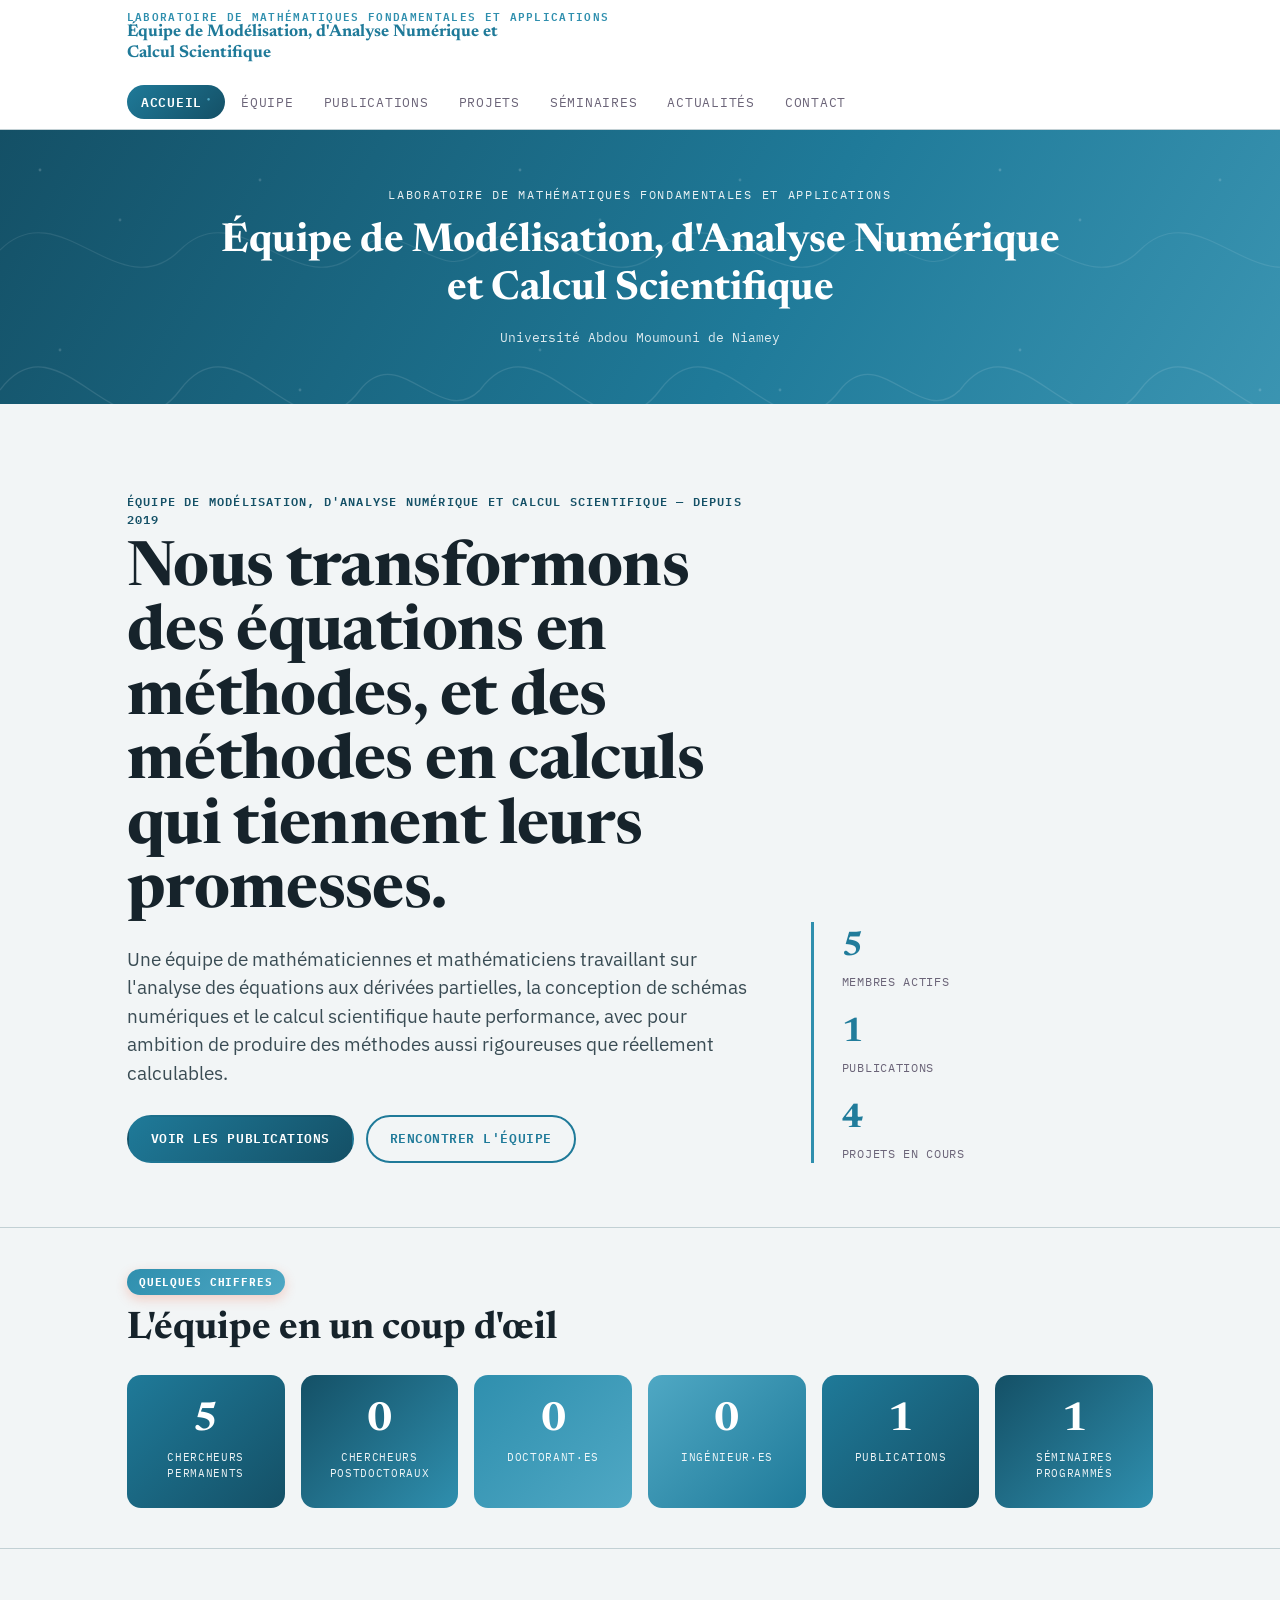
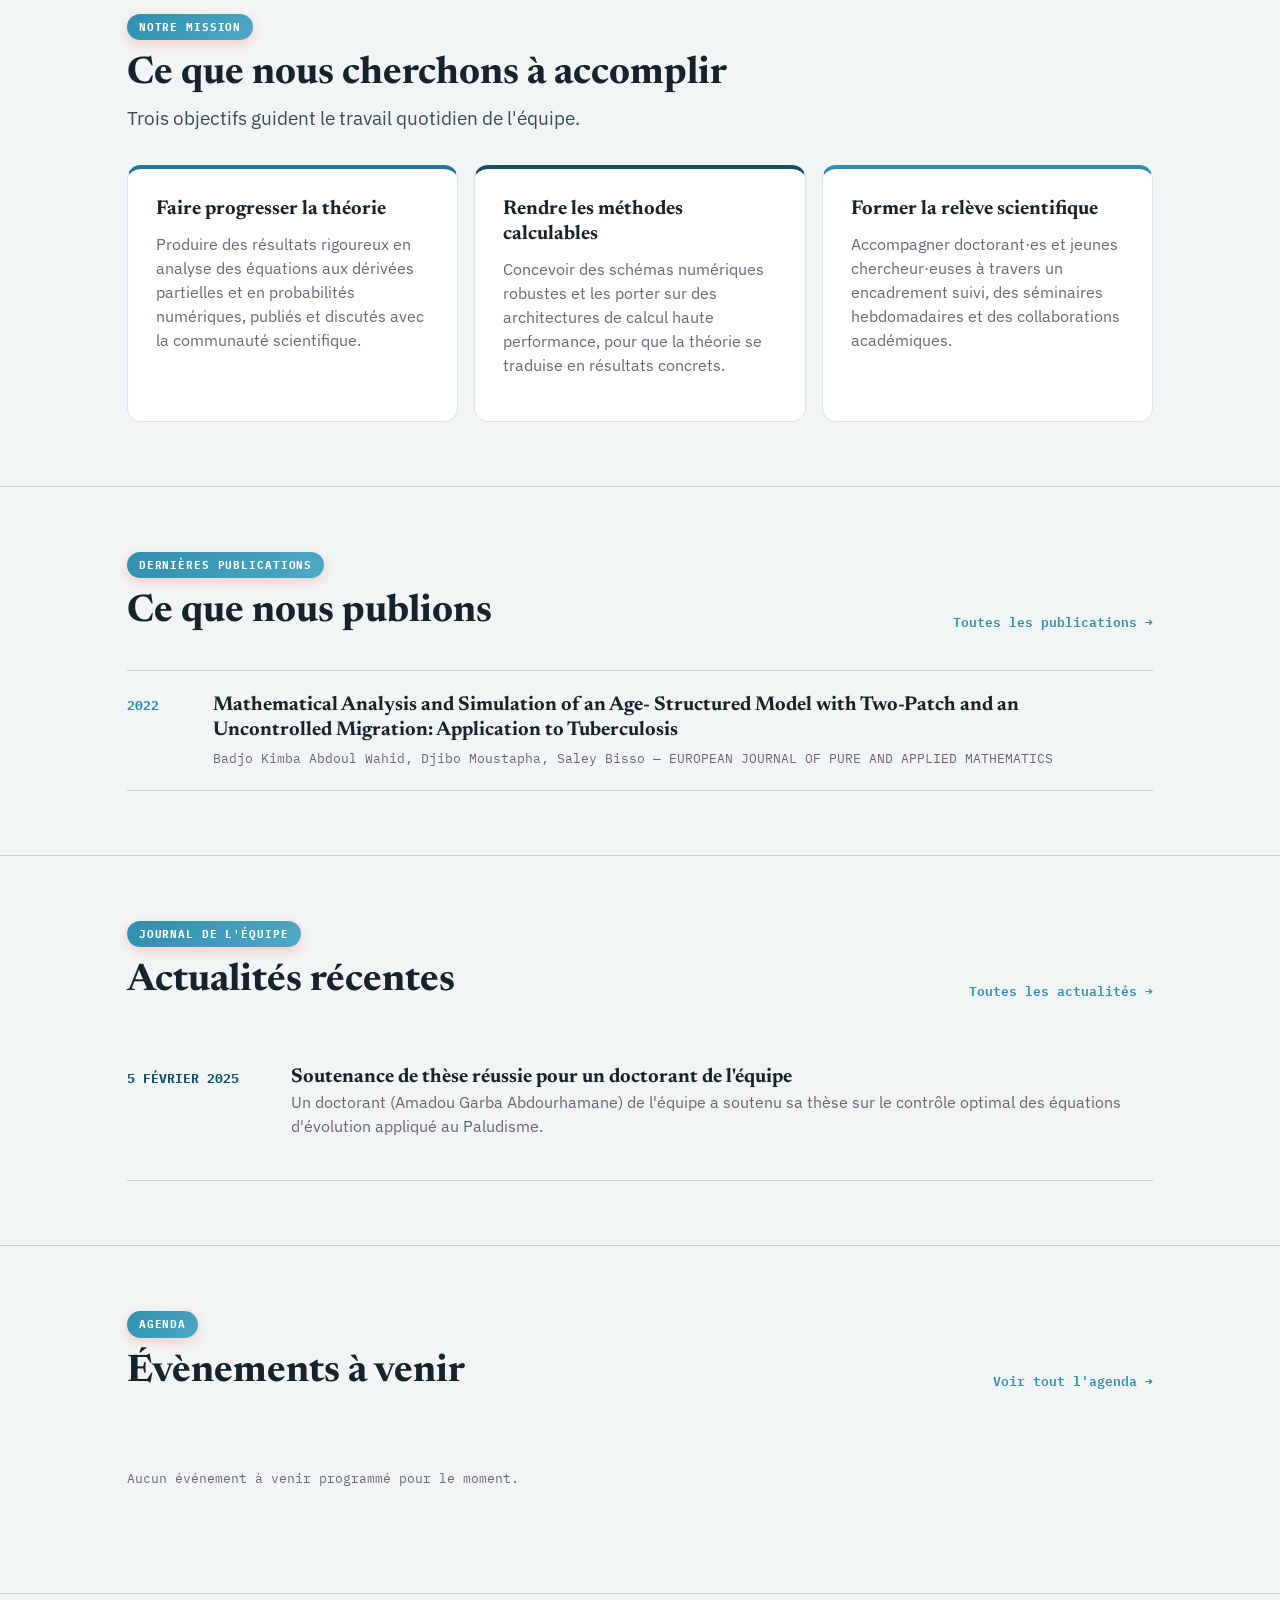
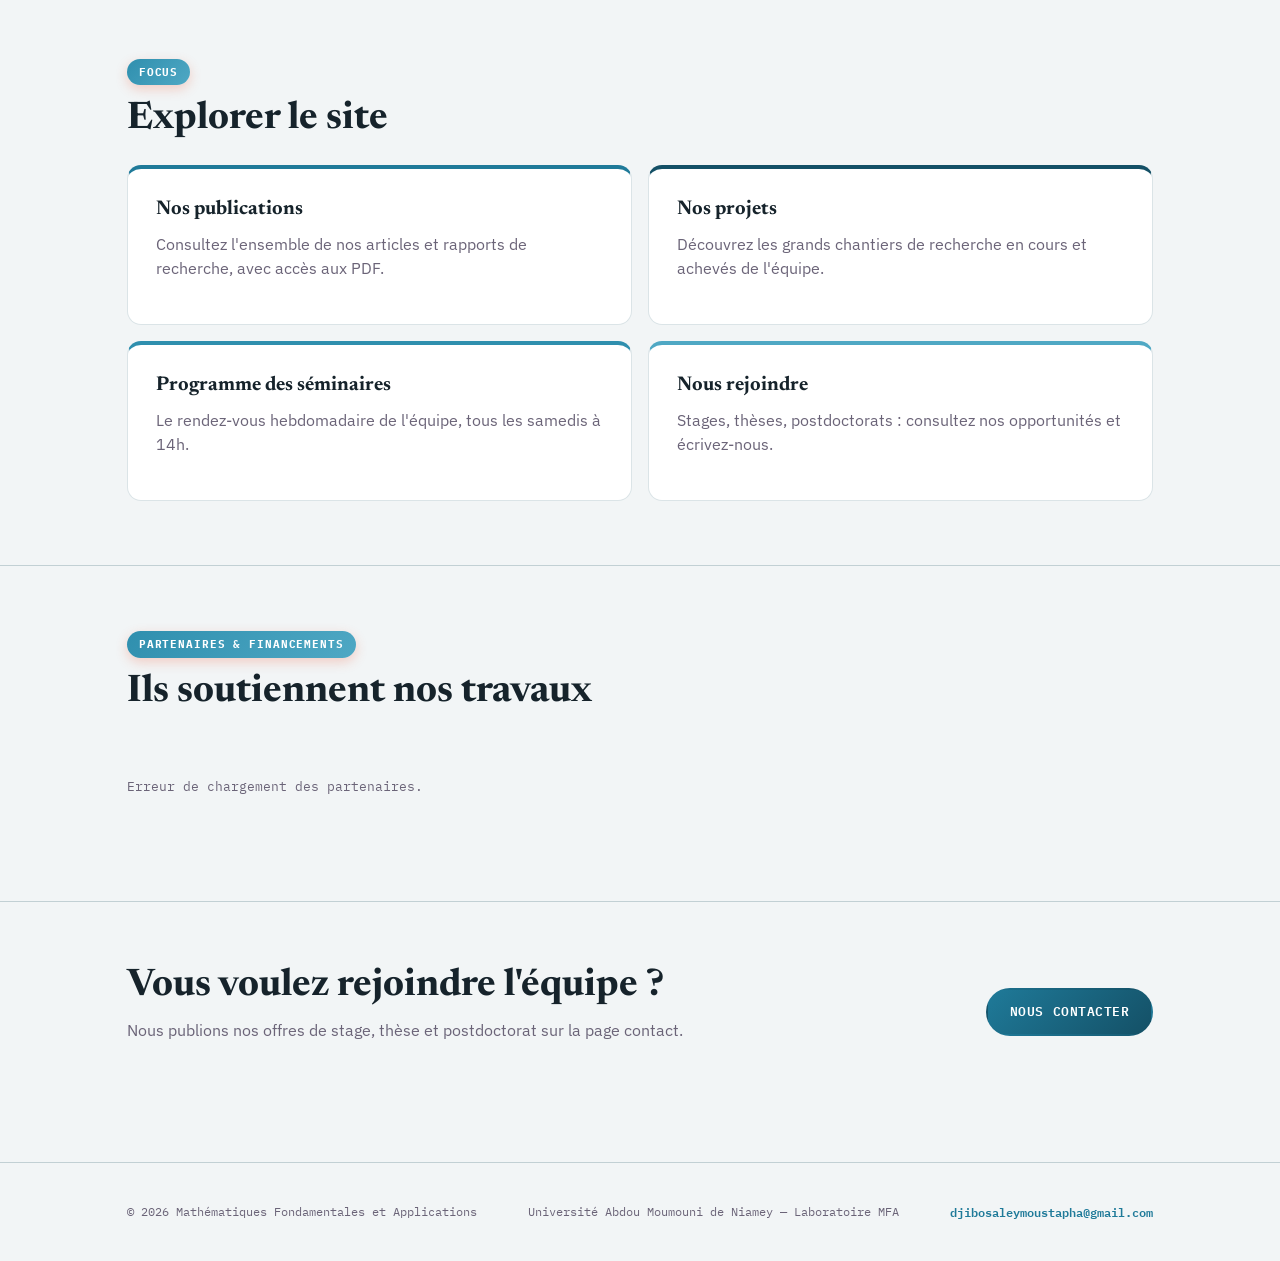
==== commit 966c4be2: "Add files via upload" ====
--- a/index.html
+++ b/index.html
@@ -54,20 +54,11 @@
   </div>
 </header>
 
-<div class="marquee-strip" aria-hidden="true">
-  <div class="marquee-track">
-    <div class="marquee-card"><img src="images/illus-tableau.svg" alt="" /></div>
-    <div class="marquee-card"><img src="images/illus-courbe.svg" alt="" /></div>
-    <div class="marquee-card"><img src="images/illus-livres.svg" alt="" /></div>
-    <div class="marquee-card"><img src="images/illus-ordinateur.svg" alt="" /></div>
-    <div class="marquee-card"><img src="images/illus-compas.svg" alt="" /></div>
-    <div class="marquee-card"><img src="images/illus-reseau.svg" alt="" /></div>
-    <div class="marquee-card"><img src="images/illus-tableau.svg" alt="" /></div>
-    <div class="marquee-card"><img src="images/illus-courbe.svg" alt="" /></div>
-    <div class="marquee-card"><img src="images/illus-livres.svg" alt="" /></div>
-    <div class="marquee-card"><img src="images/illus-ordinateur.svg" alt="" /></div>
-    <div class="marquee-card"><img src="images/illus-compas.svg" alt="" /></div>
-    <div class="marquee-card"><img src="images/illus-reseau.svg" alt="" /></div>
+<div class="team-banner">
+  <div class="inner">
+    <div class="eyebrow2">Laboratoire de Mathématiques Fondamentales et Applications</div>
+    <h2>Équipe de Modélisation, d'Analyse Numérique et Calcul Scientifique</h2>
+    <div class="sub2">Université Abdou Moumouni de Niamey</div>
   </div>
 </div>
 
@@ -151,7 +142,7 @@
     <div class="wrap">
       <div class="section-head">
         <div>
-          <span class="marginalia">Journal du laboratoire</span>
+          <span class="marginalia">Journal de l'équipe</span>
           <h2 style="margin-top:14px">Actualités récentes</h2>
         </div>
         <a href="actualites.html" class="link-arrow">Toutes les actualités →</a>
--- a/css/style.css
+++ b/css/style.css
@@ -2,20 +2,20 @@
    TOKENS — palette dynamique et colorée
    ============================================================ */
 :root {
-  --ink: #1a1a2e;
-  --paper: #eef0f2;
-  --paper-raised: #f8f8fa;
-  --rule: #dcdfe3;
-  --rule-strong: #c5c9d0;
-
-  --violet: #6d28d9;
-  --violet-dim: #ede7fc;
-  --blue: #2563eb;
-  --blue-dim: #e2ecfe;
-  --coral: #f0522f;
-  --coral-dim: #fde3dc;
-  --amber: #f5a623;
-  --amber-dim: #fdf0d9;
+  --ink: #16232b;
+  --paper: #f2f5f6;
+  --paper-raised: #ffffff;
+  --rule: #dbe4e7;
+  --rule-strong: #c2d0d4;
+
+  --violet: #1f7a99;
+  --violet-dim: #e1eef2;
+  --blue: #145066;
+  --blue-dim: #d8e8ec;
+  --coral: #2f8fae;
+  --coral-dim: #e4f1f5;
+  --amber: #4fa8c4;
+  --amber-dim: #eef7fa;
 
   --accent-blue: var(--violet);
   --accent-blue-dim: var(--violet-dim);
@@ -176,7 +176,7 @@
 h3 { font-size: 20px; line-height: 1.25; }
 
 p { margin: 0 0 1em; color: var(--ink); }
-p.lede { font-size: 19px; color: #423b52; max-width: 640px; }
+p.lede { font-size: 19px; color: #3a4c54; max-width: 640px; }
 .muted { color: var(--muted); }
 
 .mono-tag { font-family: var(--font-mono); font-size: 11.5px; letter-spacing: 0.04em; color: var(--muted); }
@@ -416,40 +416,41 @@
 .center-note { text-align: center; padding: 60px 0; color: var(--muted); }
 
 /* ============================================================
-   BANDE D'ILLUSTRATIONS DÉFILANTES — page d'accueil uniquement
-   ============================================================ */
-.marquee-strip {
+   BANNIÈRE STATIQUE — identité de l'équipe
+   ============================================================ */
+.team-banner {
+  position: relative;
   overflow: hidden;
-  background: var(--paper-raised);
-  border-bottom: 1px solid var(--rule-strong);
-  padding: 18px 0;
-}
-
-.marquee-track {
-  display: flex;
-  gap: 28px;
-  width: max-content;
-  animation: marqueeScroll 38s linear infinite;
-}
-
-.marquee-strip:hover .marquee-track { animation-play-state: paused; }
-
-.marquee-card {
-  flex: 0 0 auto;
-  width: 220px;
-  height: 140px;
-  border-radius: 12px;
-  overflow: hidden;
-  border: 1px solid var(--rule-strong);
-  background: #fff;
-}
-.marquee-card img { width: 100%; height: 100%; object-fit: cover; display: block; }
-
-@keyframes marqueeScroll {
-  from { transform: translateX(0); }
-  to   { transform: translateX(-50%); }
-}
-
-@media (prefers-reduced-motion: reduce) {
-  .marquee-track { animation: none; }
-}
+  background: linear-gradient(120deg, var(--blue) 0%, var(--violet) 60%, var(--amber) 130%);
+  padding: 56px 20px;
+  text-align: center;
+  color: #fff;
+}
+.team-banner::before {
+  content: "";
+  position: absolute;
+  inset: 0;
+  opacity: 0.5;
+  background-image: url("data:image/svg+xml,%3Csvg xmlns='http://www.w3.org/2000/svg' width='480' height='480' viewBox='0 0 480 480'%3E%3Ccircle cx='40' cy='40' r='1.4' fill='white' opacity='0.35'/%3E%3Ccircle cx='120' cy='90' r='1.4' fill='white' opacity='0.3'/%3E%3Ccircle cx='260' cy='50' r='1.4' fill='white' opacity='0.3'/%3E%3Ccircle cx='380' cy='120' r='1.4' fill='white' opacity='0.3'/%3E%3Ccircle cx='60' cy='220' r='1.4' fill='white' opacity='0.3'/%3E%3Ccircle cx='300' cy='260' r='1.4' fill='white' opacity='0.3'/%3E%3Ccircle cx='420' cy='300' r='1.4' fill='white' opacity='0.3'/%3E%3Ccircle cx='150' cy='340' r='1.4' fill='white' opacity='0.3'/%3E%3Cpath d='M0,260 C60,180 120,340 180,260 C240,180 300,340 360,260 C400,210 440,300 480,260' stroke='white' stroke-width='1.3' fill='none' opacity='0.22'/%3E%3Cpath d='M0,120 C60,60 120,180 180,120 C240,60 300,180 360,120 C400,80 440,160 480,120' stroke='white' stroke-width='1.1' fill='none' opacity='0.18'/%3E%3C/svg%3E");
+  background-size: 480px 480px;
+}
+.team-banner .inner { position: relative; z-index: 1; max-width: 860px; margin: 0 auto; }
+.team-banner .eyebrow2 {
+  font-family: var(--font-mono);
+  font-size: 12px;
+  letter-spacing: 0.14em;
+  text-transform: uppercase;
+  opacity: 0.9;
+  margin-bottom: 14px;
+}
+.team-banner h2 {
+  color: #fff;
+  font-size: clamp(26px, 3.6vw, 40px);
+  line-height: 1.2;
+}
+.team-banner .sub2 {
+  margin-top: 14px;
+  font-family: var(--font-mono);
+  font-size: 13px;
+  opacity: 0.85;
+}
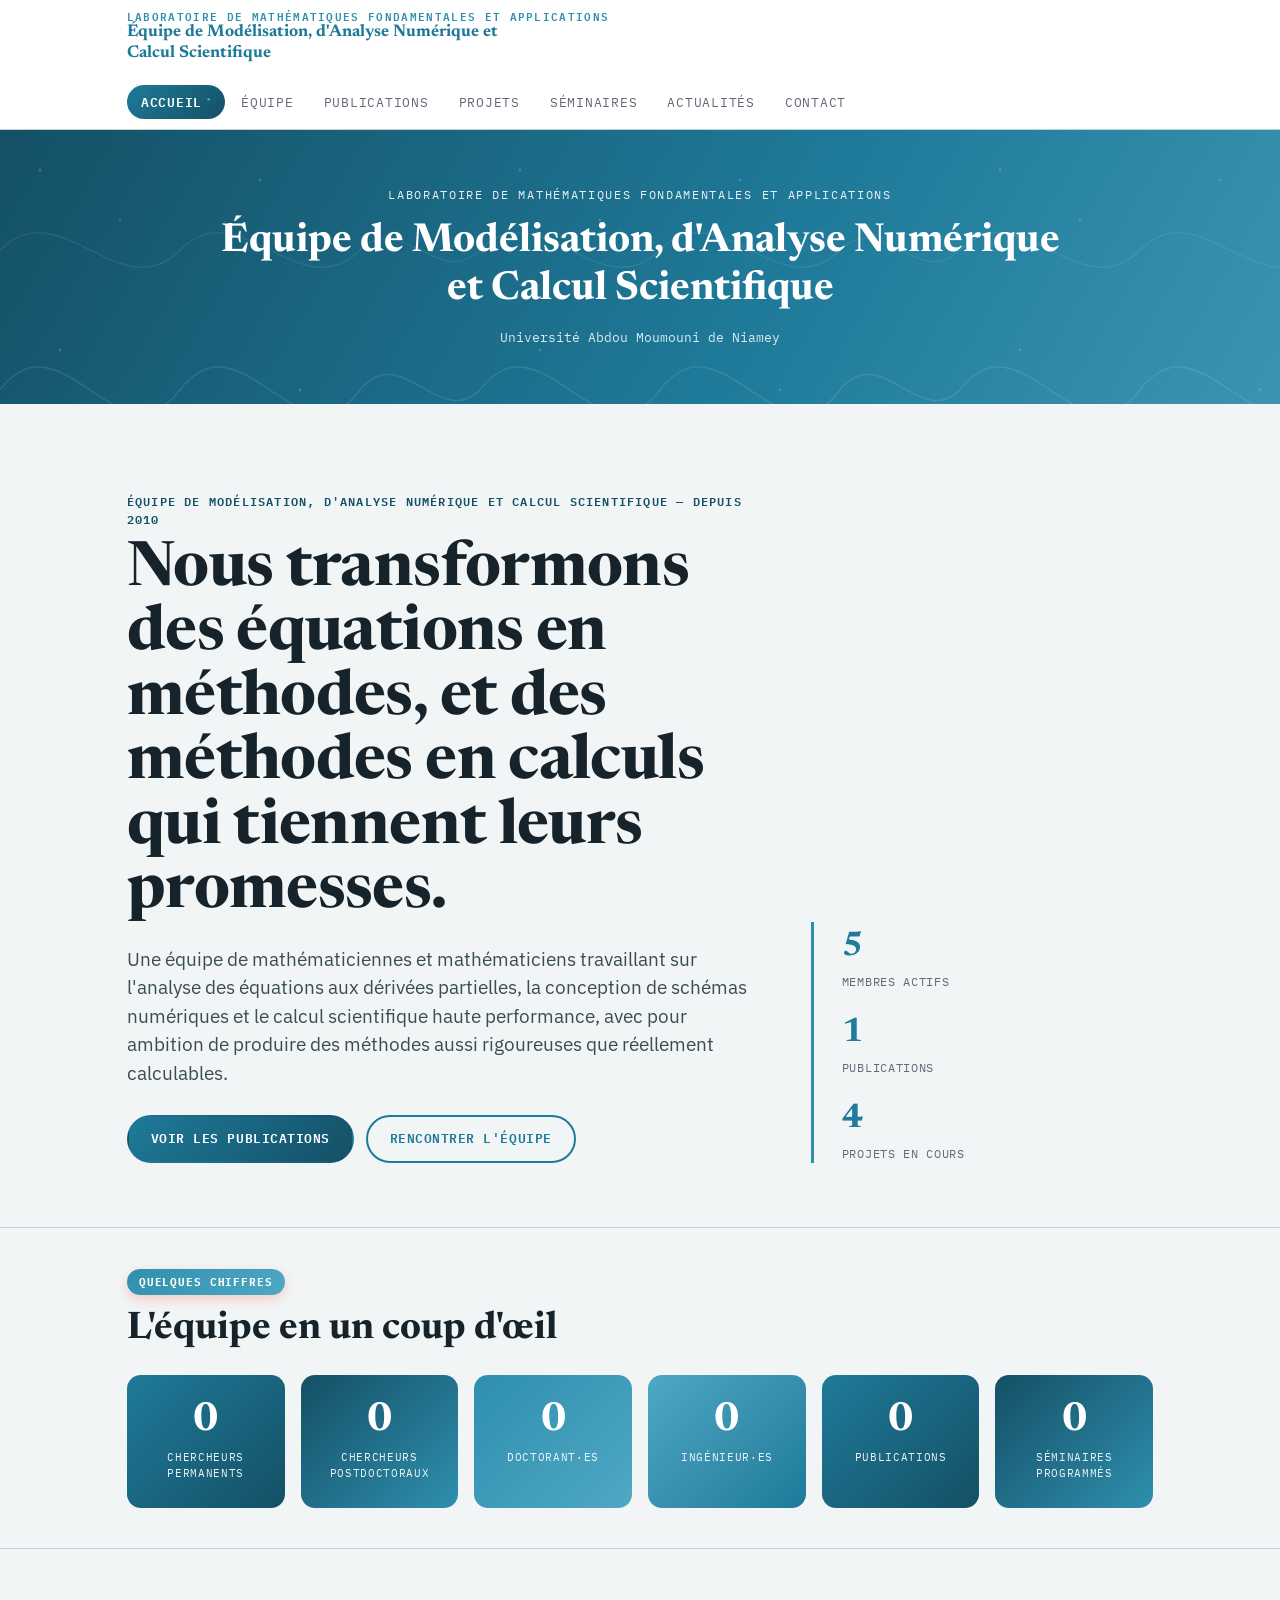
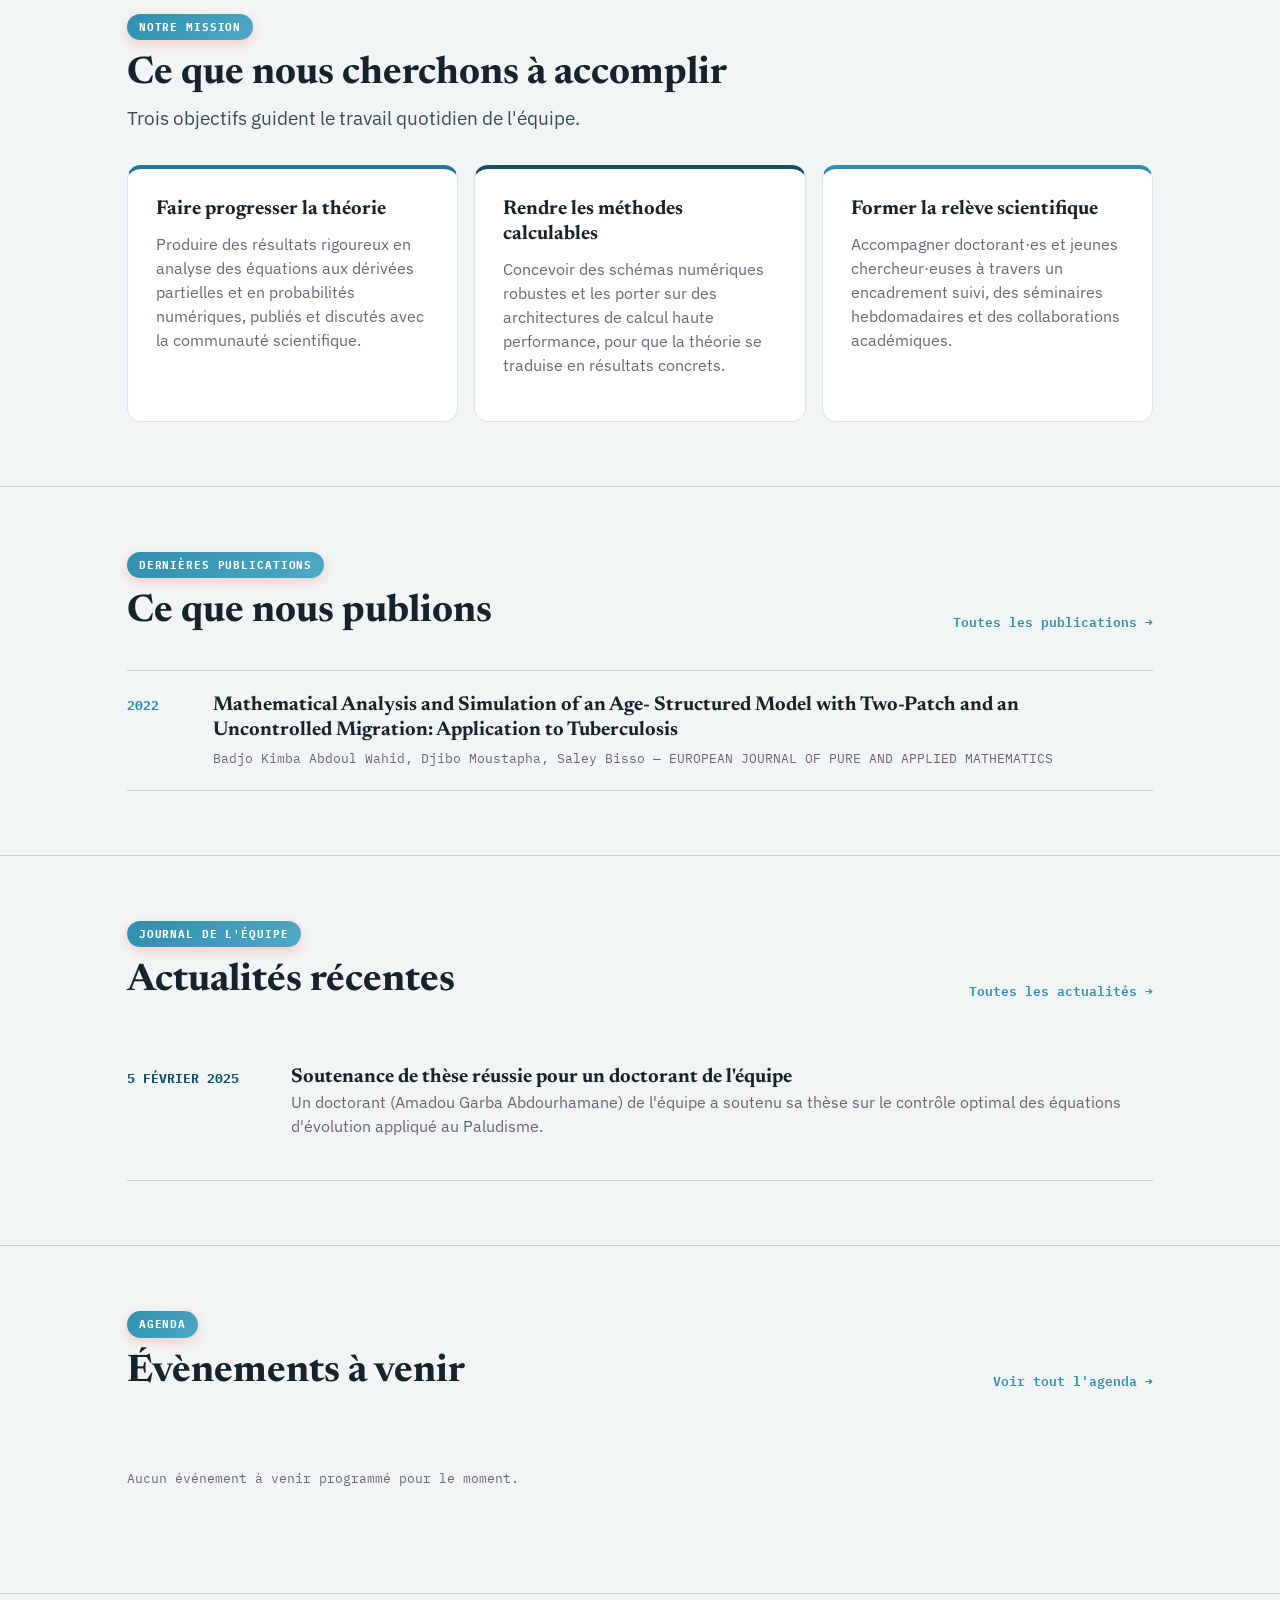
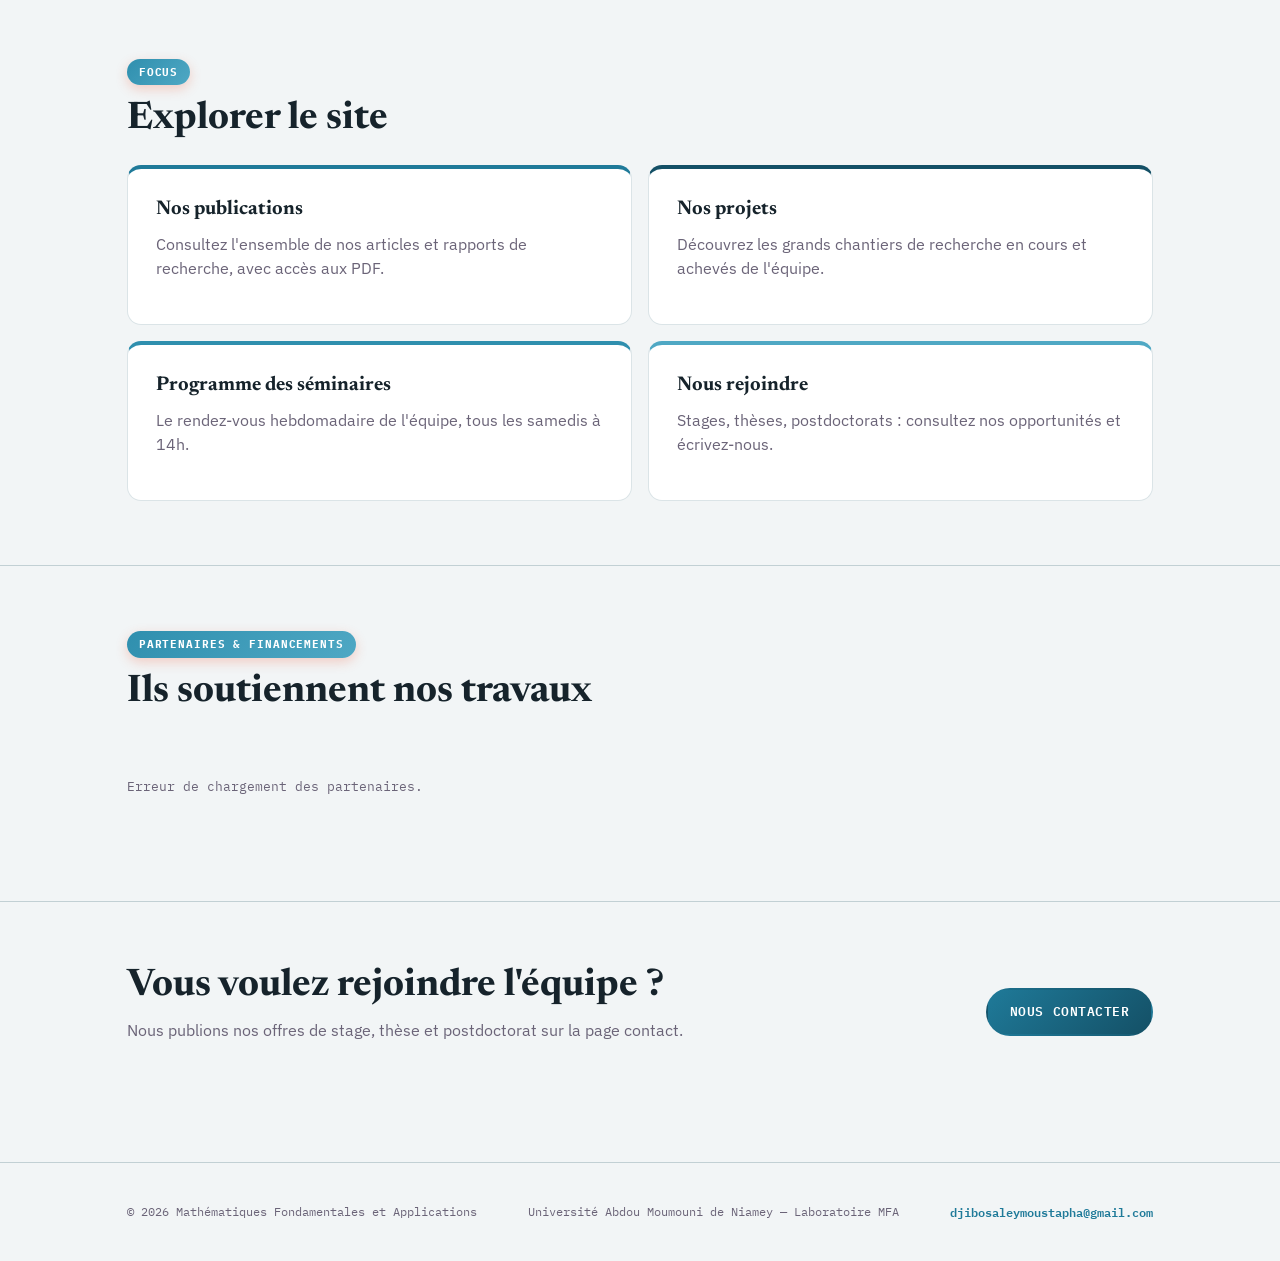
==== commit 5975c2bf: "Add files via upload" ====
--- a/index.html
+++ b/index.html
@@ -56,9 +56,9 @@
 
 <div class="team-banner">
   <div class="inner">
-    <div class="eyebrow2">Laboratoire de Mathématiques Fondamentales et Applications</div>
-    <h2>Équipe de Modélisation, d'Analyse Numérique et Calcul Scientifique</h2>
-    <div class="sub2">Université Abdou Moumouni de Niamey</div>
+    <div class="eyebrow2" id="banner-line1">Laboratoire de Mathématiques Fondamentales et Applications</div>
+    <h2 id="banner-line2">Équipe de Modélisation, d'Analyse Numérique et Calcul Scientifique</h2>
+    <div class="sub2" id="banner-line3">Université Abdou Moumouni de Niamey</div>
   </div>
 </div>
 
@@ -67,9 +67,9 @@
   <section class="hero">
     <div class="wrap hero-grid">
       <div>
-        <p class="eyebrow">Équipe de Modélisation, d'Analyse Numérique et Calcul Scientifique — depuis 2019</p>
-        <h1>Nous transformons des équations en méthodes, et des méthodes en calculs qui tiennent leurs promesses.</h1>
-        <p class="lede" style="margin-top:20px">
+        <p class="eyebrow" id="hero-eyebrow">Équipe de Modélisation, d'Analyse Numérique et Calcul Scientifique — depuis 2019</p>
+        <h1 id="hero-title">Nous transformons des équations en méthodes, et des méthodes en calculs qui tiennent leurs promesses.</h1>
+        <p class="lede" id="hero-lede" style="margin-top:20px">
           Une équipe de mathématiciennes et mathématiciens travaillant sur l'analyse des équations aux dérivées
           partielles, la conception de schémas numériques et le calcul scientifique haute performance, avec pour
           ambition de produire des méthodes aussi rigoureuses que réellement calculables.
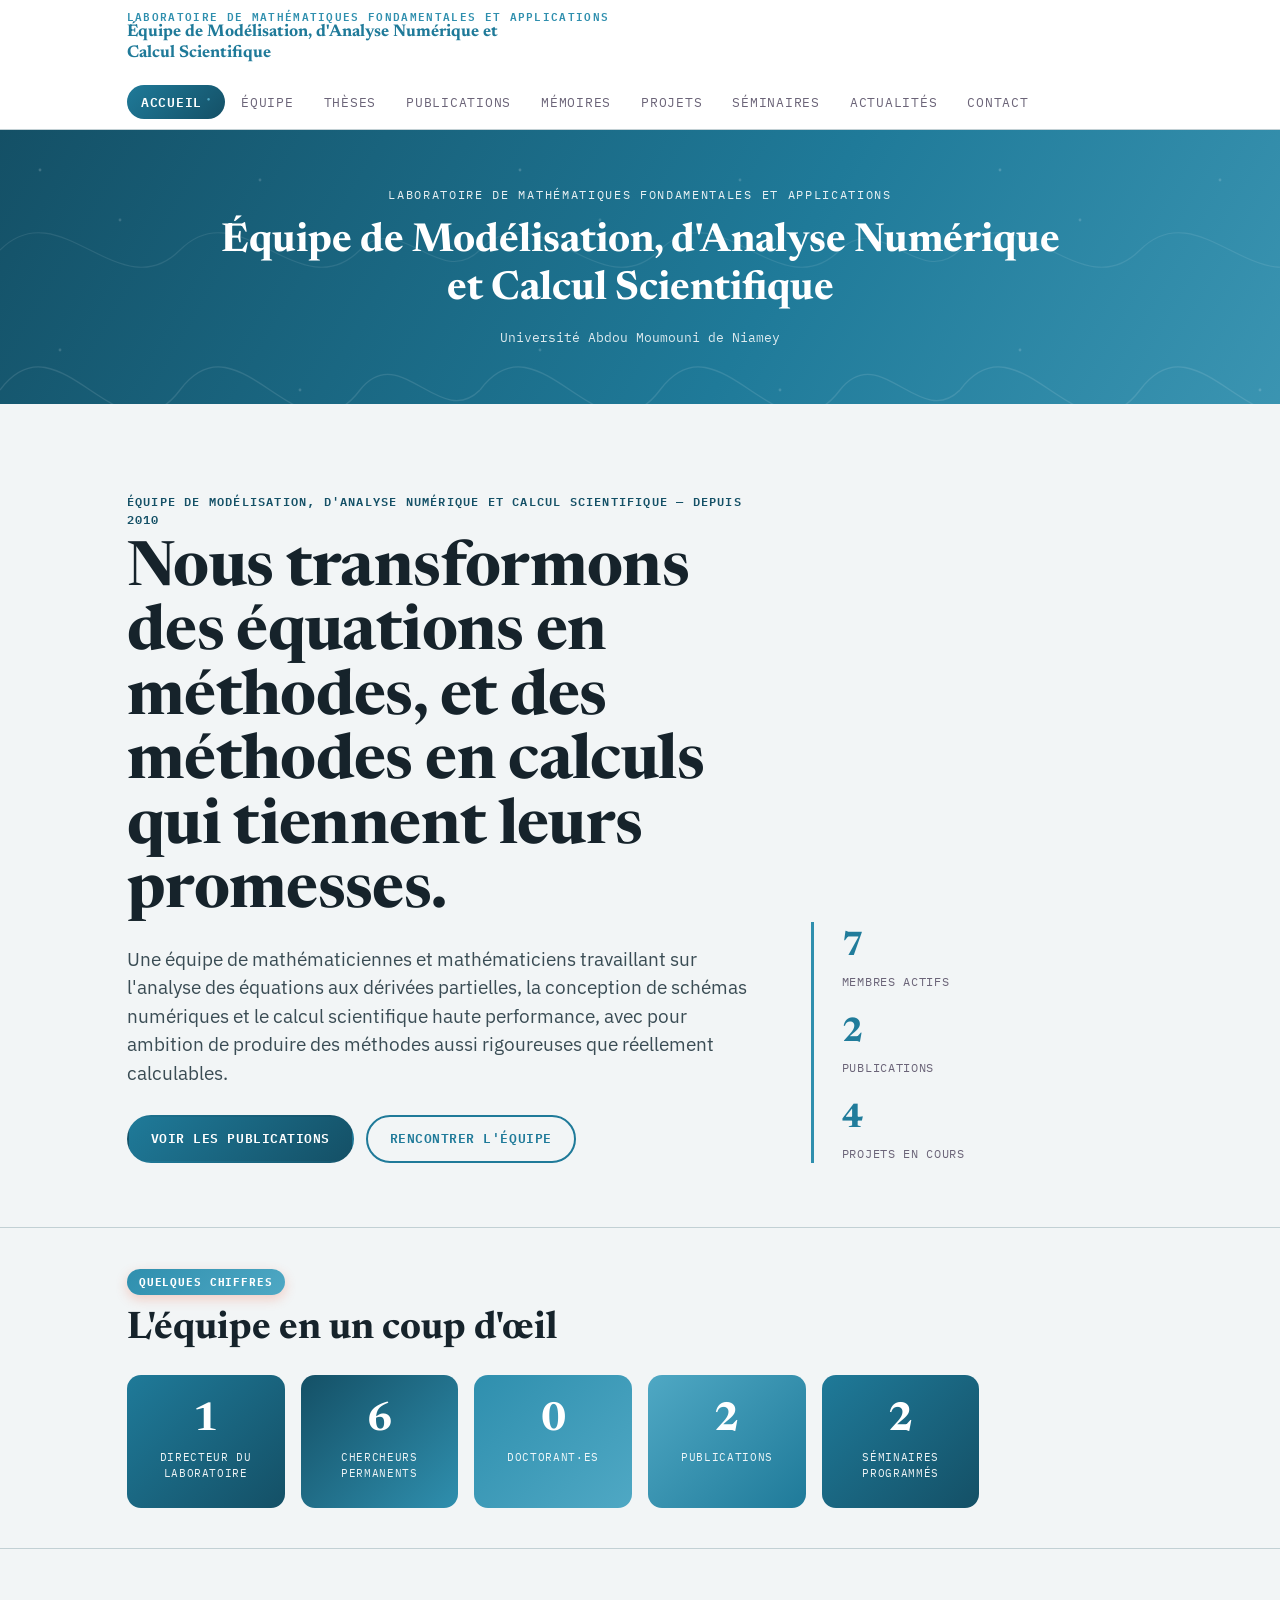
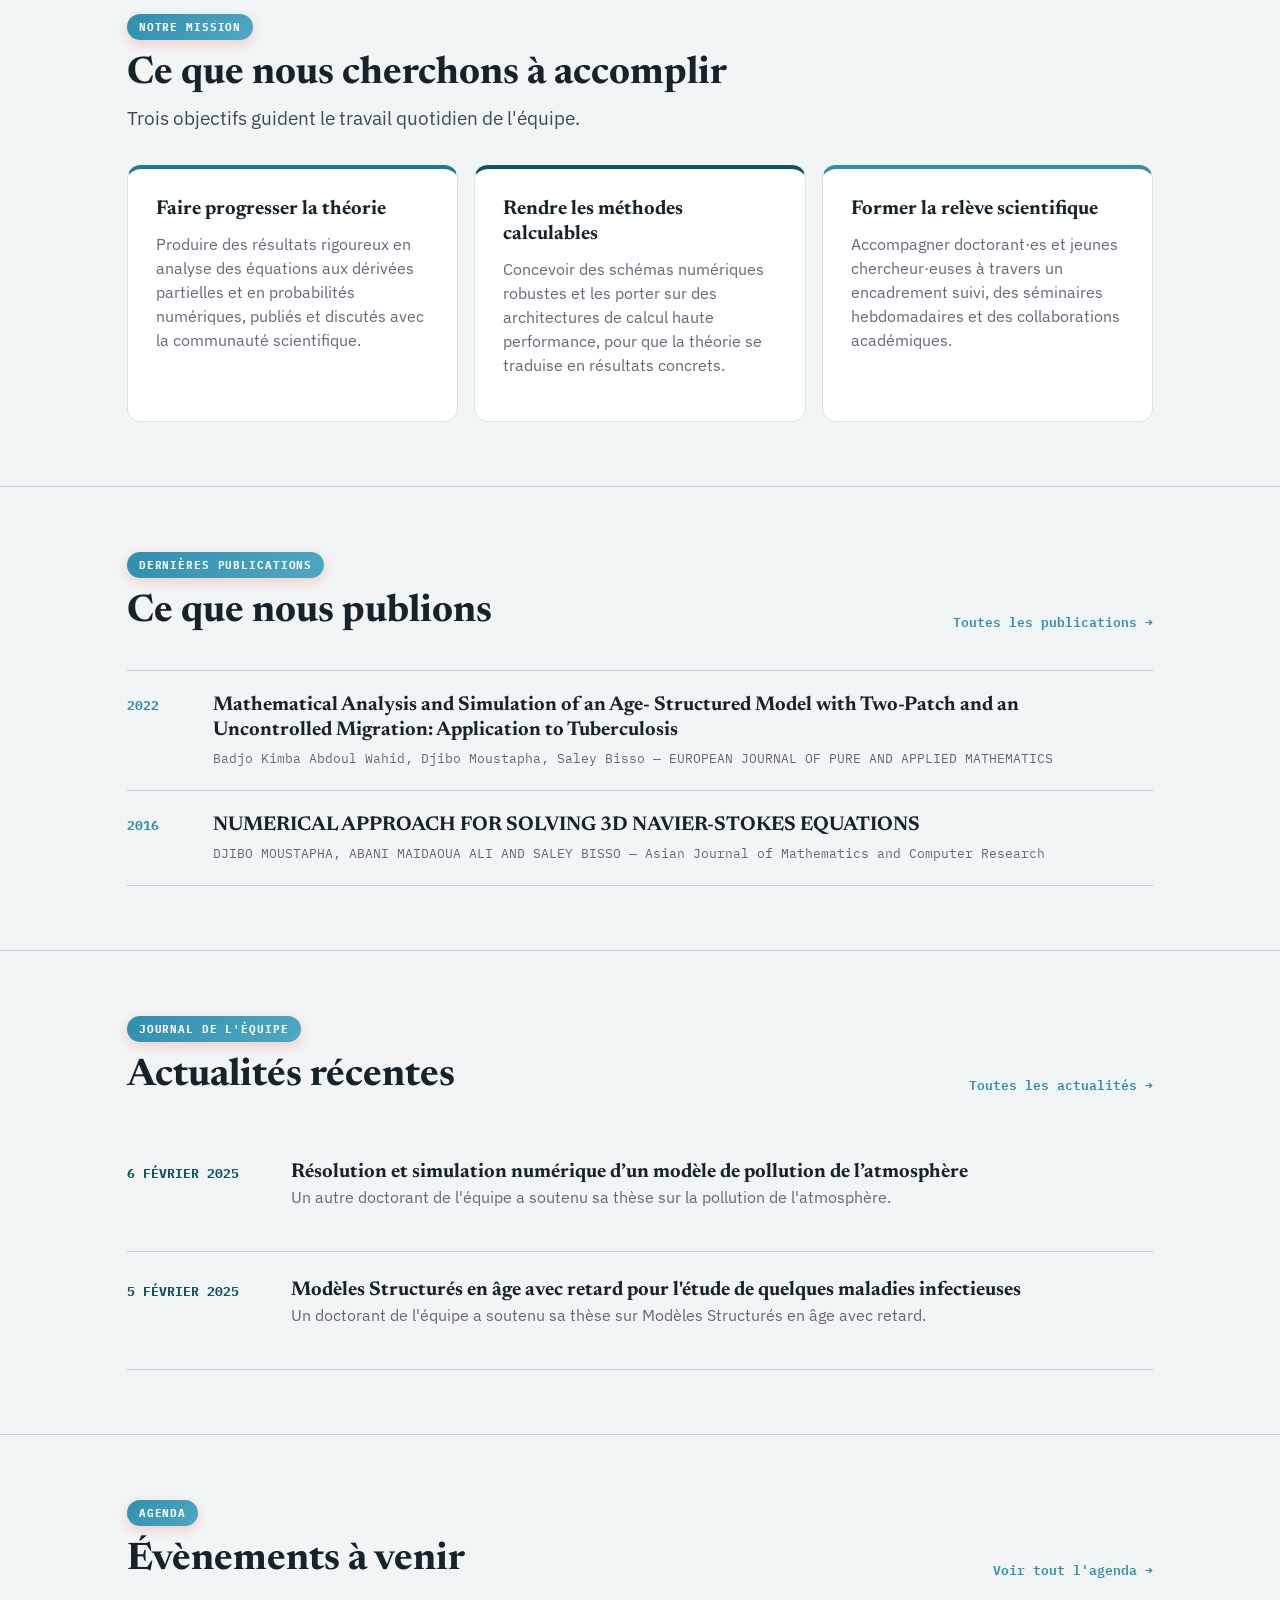
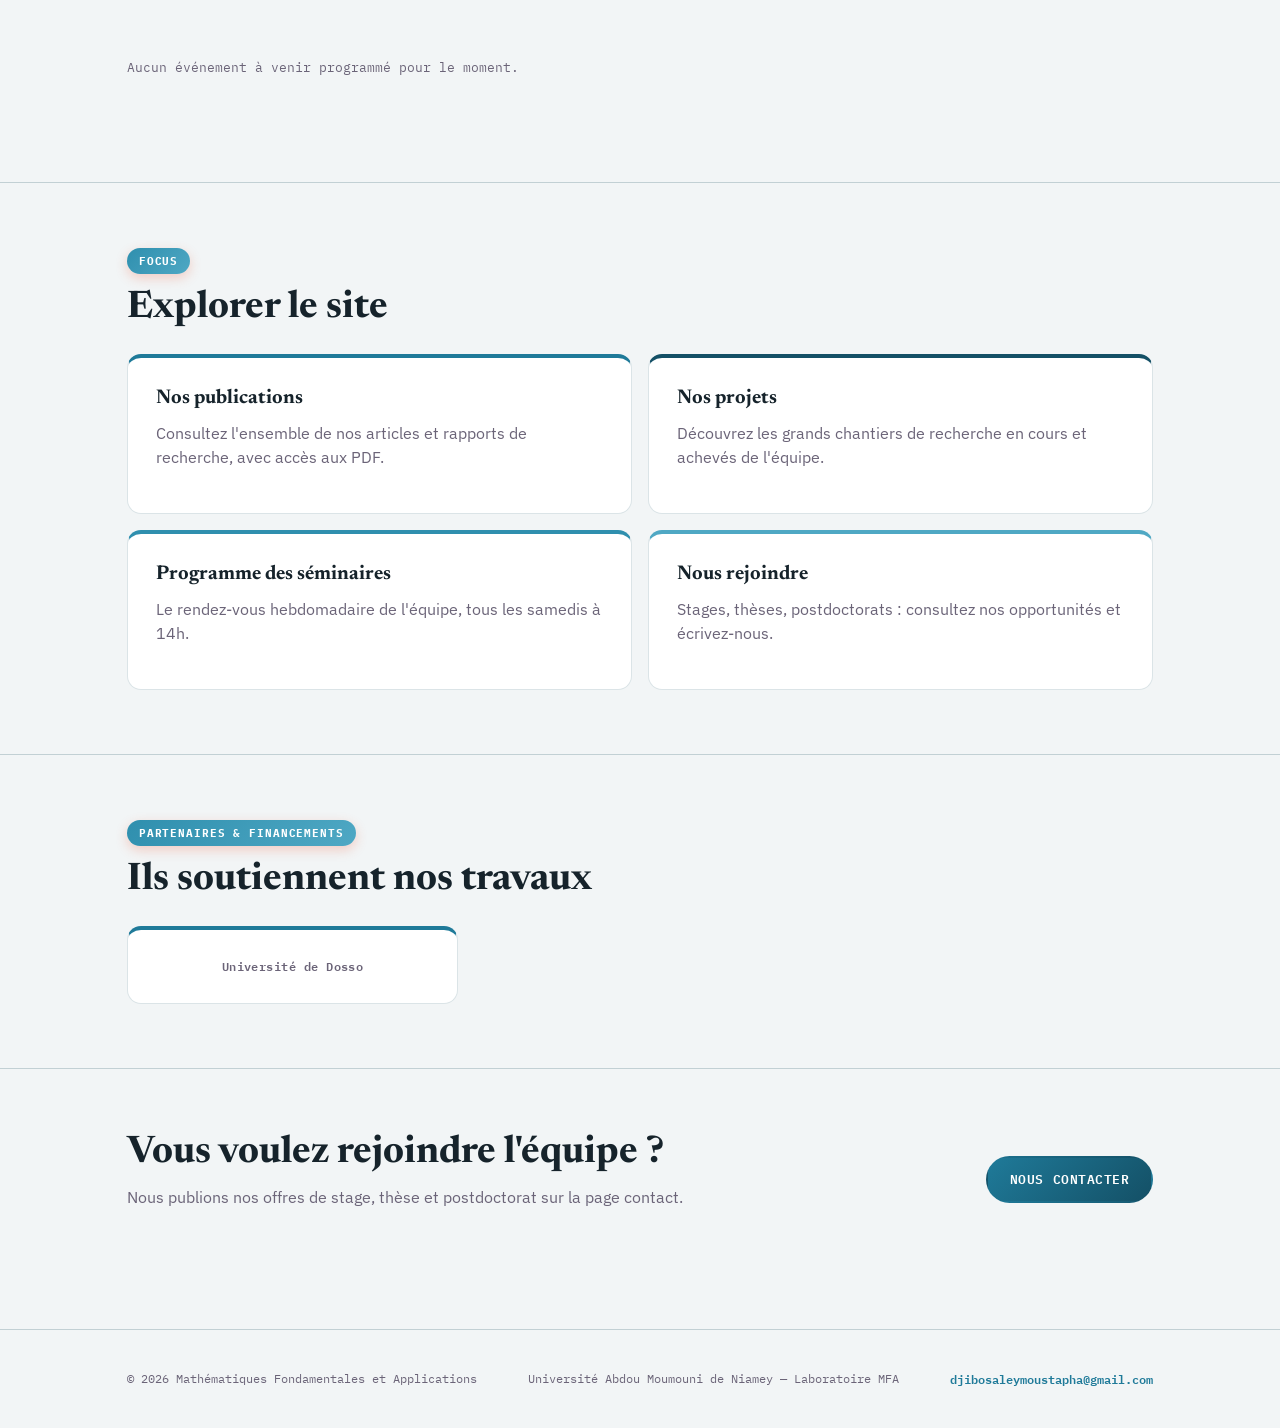
==== commit 9f0d485b: "Add files via upload" ====
--- a/index.html
+++ b/index.html
@@ -44,7 +44,9 @@
     <nav class="primary-nav" aria-label="Navigation principale">
       <a href="index.html" aria-current="page">Accueil</a>
       <a href="equipe.html">Équipe</a>
+      <a href="theses.html">Thèses</a>
       <a href="publications.html">Publications</a>
+      <a href="memoires.html">Mémoires</a>
       <a href="projets.html">Projets</a>
       <a href="seminaires.html">Séminaires</a>
       <a href="actualites.html">Actualités</a>
--- a/css/style.css
+++ b/css/style.css
@@ -416,6 +416,37 @@
 .center-note { text-align: center; padding: 60px 0; color: var(--muted); }
 
 /* ============================================================
+   ONGLETS À BASCULE — Thèses / Mémoires
+   ============================================================ */
+.tab-switch {
+  display: inline-flex;
+  gap: 4px;
+  background: var(--paper-raised);
+  border: 1px solid var(--rule-strong);
+  border-radius: 30px;
+  padding: 4px;
+  margin-bottom: 32px;
+}
+.tab-btn {
+  font-family: var(--font-mono);
+  font-size: 12.5px;
+  font-weight: 600;
+  letter-spacing: 0.04em;
+  text-transform: uppercase;
+  padding: 10px 20px;
+  border-radius: 24px;
+  border: none;
+  background: transparent;
+  color: var(--muted);
+  cursor: pointer;
+  transition: background 0.15s ease, color 0.15s ease;
+}
+.tab-btn:hover { color: var(--violet); }
+.tab-btn.active { background: linear-gradient(135deg, var(--violet), var(--blue)); color: #fff; }
+.tab-panel { display: none; }
+.tab-panel.active { display: block; }
+
+/* ============================================================
    BANNIÈRE STATIQUE — identité de l'équipe
    ============================================================ */
 .team-banner {
